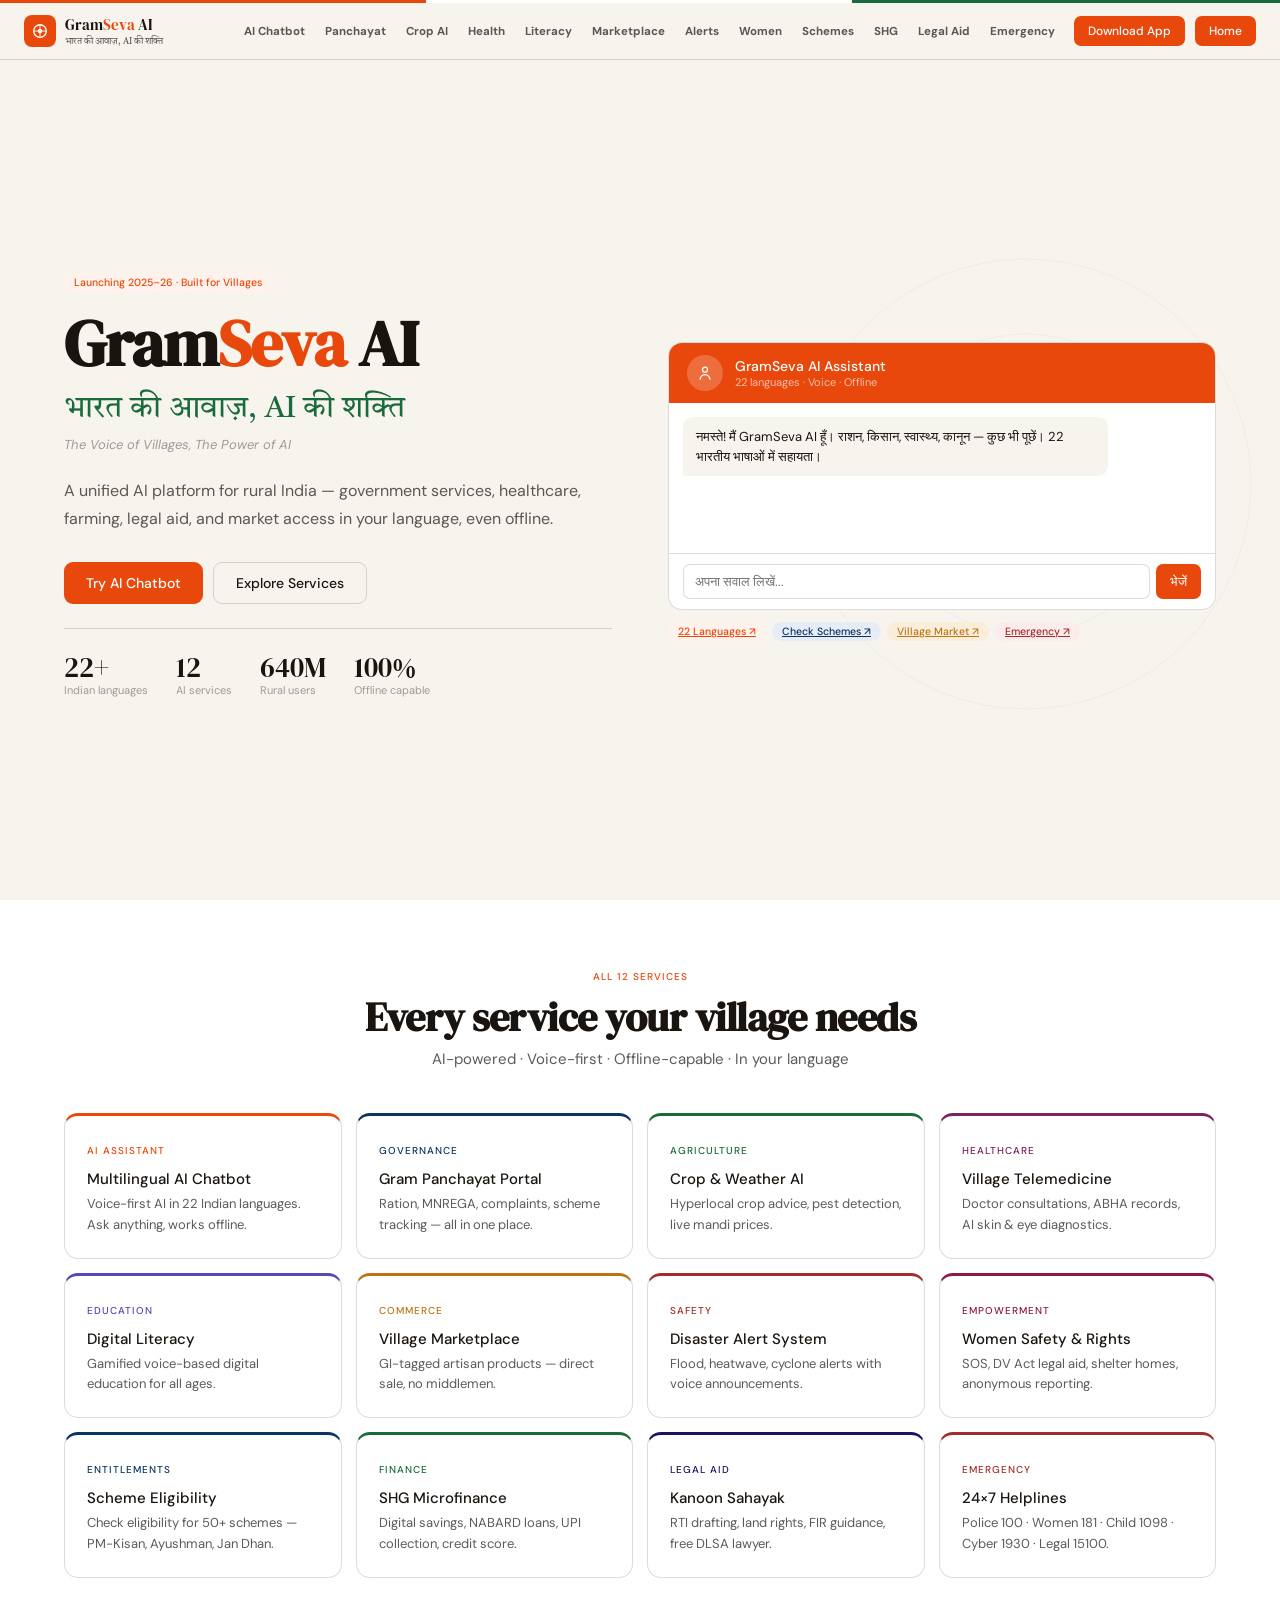
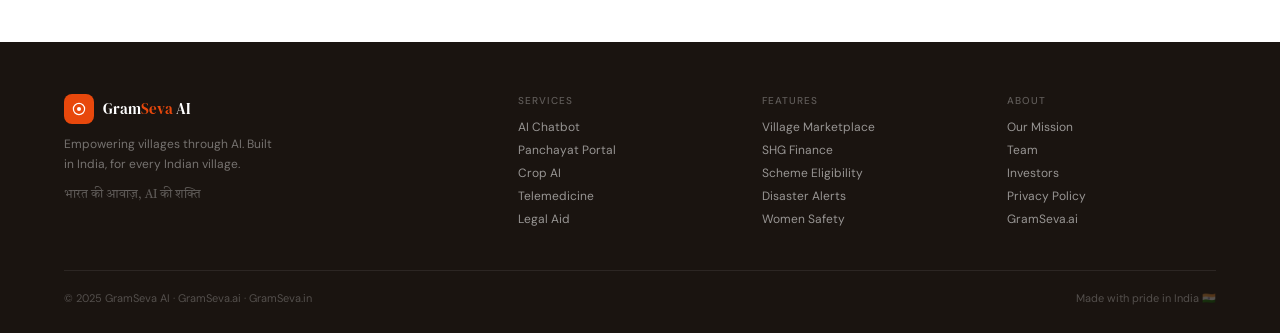
==== index.html @ 12ac53e4 "Add files via upload" ====
<!DOCTYPE html>
<html lang="hi">
<head>
  <meta charset="UTF-8">
  <meta name="viewport" content="width=device-width, initial-scale=1.0">
  <title>Home — GramSeva AI</title>
  <link rel="stylesheet" href="style.css">
</head>
<body>
<div class="stripe"></div>

<nav>
  <div class="nav-inner">
    <a href="index.html" class="nav-logo">
      <div class="logo-mark"><svg width="18" height="18" viewBox="0 0 20 20" fill="none"><circle cx="10" cy="10" r="7" stroke="white" stroke-width="1.5"/><circle cx="10" cy="10" r="2.5" fill="white"/><line x1="10" y1="3" x2="10" y2="17" stroke="white" stroke-width="1"/><line x1="3" y1="10" x2="17" y2="10" stroke="white" stroke-width="1"/></svg></div>
      <div><div class="logo-en">Gram<span>Seva</span> AI</div><div class="logo-hi">भारत की आवाज़, AI की शक्ति</div></div>
    </a>
    <div class="nav-links" id="navLinks">
      <a href="chatbot.html"><b>AI Chatbot</b></a>
      <a href="panchayat.html"><b>Panchayat</b></a>
      <a href="crop.html"><b>Crop AI</b></a>
      <a href="health.html"><b>Health</b></a>
      <a href="literacy.html"><b>Literacy</b></a>
      <a href="market.html"><b>Marketplace</b></a>
      <a href="disaster.html"><b>Alerts</b></a>
      <a href="women.html"><b>Women</b></a>
      <a href="schemes.html"><b>Schemes</b></a>
      <a href="shg.html"><b>SHG</b></a>
      <a href="legal.html"><b>Legal Aid</b></a>
      <a href="emergency.html"><b>Emergency</b></a>
    </div>
    <button class="nav-cta" onclick="openModal('download')">Download App</button>
    <a href="index.html" class="nav-cta">Home</a>
    <button class="nav-toggle" id="navToggle" onclick="toggleNav()"><span></span><span></span><span></span></button>
  </div>
</nav>

<div class="page">

  <!-- Hero -->
  <section class="hero hero--home">
    <div class="hero-inner">
      <!-- background decoration -->
      <div class="home-bg-circle" aria-hidden="true">
        <svg viewBox="0 0 400 400"><circle cx="200" cy="200" r="180" stroke="#0C3460" stroke-width="0.8" fill="none"/><circle cx="200" cy="200" r="120" stroke="#0C3460" stroke-width="0.8" fill="none"/><circle cx="200" cy="200" r="60" stroke="#0C3460" stroke-width="0.8" fill="none"/><circle cx="200" cy="200" r="12" fill="#0C3460"/></svg>
      </div>
      <div class="two-col two-col--center">
        <!-- Left -->
        <div class="fu">
          <span class="bdg bdg-sf mb-18" style="display:inline-block">Launching 2025–26 · Built for Villages</span>
          <h1 class="text-ink">Gram<span class="text-sf">Seva</span> AI</h1>
          <div class="home-tagline-hi">भारत की आवाज़, AI की शक्ति</div>
          <div class="subtext">The Voice of Villages, The Power of AI</div>
          <p class="lead mb-28">A unified AI platform for rural India — government services, healthcare, farming, legal aid, and market access in your language, even offline.</p>
          <div class="btn-row btn-row--no-top">
            <a href="chatbot.html" class="btn btn-p">Try AI Chatbot</a>
            <a href="#services" class="btn btn-s">Explore Services</a>
          </div>
          <div class="stat-row stat-row--ink">
            <div><div class="stat-num text-ink font-serif">22+</div><div class="stat-lbl" style="color:var(--i40)">Indian languages</div></div>
            <div><div class="stat-num text-ink font-serif">12</div><div class="stat-lbl" style="color:var(--i40)">AI services</div></div>
            <div><div class="stat-num text-ink font-serif">640M</div><div class="stat-lbl" style="color:var(--i40)">Rural users</div></div>
            <div><div class="stat-num text-ink font-serif">100%</div><div class="stat-lbl" style="color:var(--i40)">Offline capable</div></div>
          </div>
        </div>
        <!-- Right: chat widget -->
        <div class="fu2">
          <div class="panel">
            <div class="panel-header panel-header--sf">
              <div class="flex items-center gap-12">
                <div class="chat-avatar"><svg width="20" height="20" viewBox="0 0 24 24" fill="none" stroke="white" stroke-width="1.5"><circle cx="12" cy="8" r="3"/><path d="M6 20c0-3.3 2.7-6 6-6s6 2.7 6 6"/></svg></div>
                <div>
                  <div class="chat-header-title">GramSeva AI Assistant</div>
                  <div class="chat-header-sub">22 languages · Voice · Offline</div>
                </div>
              </div>
            </div>
            <div class="chat-msgs" id="hmsgs">
              <div class="chat-bubble chat-bubble--bot">नमस्ते! मैं GramSeva AI हूँ। राशन, किसान, स्वास्थ्य, कानून — कुछ भी पूछें। 22 भारतीय भाषाओं में सहायता।</div>
            </div>
            <div class="chat-input-row">
              <input id="hci" class="chat-input" placeholder="अपना सवाल लिखें..." onkeydown="if(event.key==='Enter')hChat()">
              <button onclick="hChat()" class="chat-send">भेजें</button>
            </div>
          </div>
          <div class="flex flex-wrap gap-6 mt-12">
            <a href="chatbot.html" class="bdg bdg-sf">22 Languages ↗</a>
            <a href="schemes.html" class="bdg bdg-nv">Check Schemes ↗</a>
            <a href="market.html" class="bdg bdg-am">Village Market ↗</a>
            <a href="emergency.html" class="bdg bdg-rd">Emergency ↗</a>
          </div>
        </div>
      </div>
    </div>
  </section>

  <!-- Services grid -->
  <section class="sec sec--white" id="services">
    <div class="sec-in">
      <div class="text-center mb-44">
        <div class="stag text-sf">All 12 Services</div>
        <h2>Every service your village needs</h2>
        <p class="section-intro">AI-powered · Voice-first · Offline-capable · In your language</p>
      </div>
      <div class="auto-grid">
        <a href="chatbot.html"  class="card card--link card--sf"><div class="stag text-sf">AI Assistant</div><div class="cname">Multilingual AI Chatbot</div><div class="cdesc">Voice-first AI in 22 Indian languages. Ask anything, works offline.</div></a>
        <a href="panchayat.html" class="card card--link card--nv"><div class="stag text-nv">Governance</div><div class="cname">Gram Panchayat Portal</div><div class="cdesc">Ration, MNREGA, complaints, scheme tracking — all in one place.</div></a>
        <a href="crop.html"    class="card card--link card--gn"><div class="stag text-gn">Agriculture</div><div class="cname">Crop & Weather AI</div><div class="cdesc">Hyperlocal crop advice, pest detection, live mandi prices.</div></a>
        <a href="health.html"  class="card card--link card--health"><div class="stag text-health">Healthcare</div><div class="cname">Village Telemedicine</div><div class="cdesc">Doctor consultations, ABHA records, AI skin & eye diagnostics.</div></a>
        <a href="literacy.html" class="card card--link card--pu"><div class="stag text-pu">Education</div><div class="cname">Digital Literacy</div><div class="cdesc">Gamified voice-based digital education for all ages.</div></a>
        <a href="market.html"  class="card card--link card--am"><div class="stag text-am">Commerce</div><div class="cname">Village Marketplace</div><div class="cdesc">GI-tagged artisan products — direct sale, no middlemen.</div></a>
        <a href="disaster.html" class="card card--link card--rd"><div class="stag text-rd">Safety</div><div class="cname">Disaster Alert System</div><div class="cdesc">Flood, heatwave, cyclone alerts with voice announcements.</div></a>
        <a href="women.html"   class="card card--link card--women"><div class="stag text-women">Empowerment</div><div class="cname">Women Safety & Rights</div><div class="cdesc">SOS, DV Act legal aid, shelter homes, anonymous reporting.</div></a>
        <a href="schemes.html" class="card card--link card--nv"><div class="stag text-nv">Entitlements</div><div class="cname">Scheme Eligibility</div><div class="cdesc">Check eligibility for 50+ schemes — PM-Kisan, Ayushman, Jan Dhan.</div></a>
        <a href="shg.html"     class="card card--link card--gn"><div class="stag text-gn">Finance</div><div class="cname">SHG Microfinance</div><div class="cdesc">Digital savings, NABARD loans, UPI collection, credit score.</div></a>
        <a href="legal.html"   class="card card--link card--legal"><div class="stag text-legal">Legal Aid</div><div class="cname">Kanoon Sahayak</div><div class="cdesc">RTI drafting, land rights, FIR guidance, free DLSA lawyer.</div></a>
        <a href="emergency.html" class="card card--link card--rd"><div class="stag text-rd">Emergency</div><div class="cname">24×7 Helplines</div><div class="cdesc">Police 100 · Women 181 · Child 1098 · Cyber 1930 · Legal 15100.</div></a>
      </div>
    </div>
  </section>

</div><!-- /.page -->

<footer>
  <div class="foot-in">
    <div class="foot-grid">
      <div class="foot-brand">
        <div class="foot-logo-wrap"><div class="foot-logo-mark"><svg width="16" height="16" viewBox="0 0 20 20" fill="none"><circle cx="10" cy="10" r="7" stroke="white" stroke-width="1.5"/><circle cx="10" cy="10" r="2.5" fill="white"/></svg></div><span class="foot-logo-name">Gram<span>Seva</span> AI</span></div>
        <p>Empowering villages through AI. Built in India, for every Indian village.</p>
        <div class="foot-hi">भारत की आवाज़, AI की शक्ति</div>
      </div>
      <div class="foot-col"><h4>Services</h4><a href="chatbot.html">AI Chatbot</a><a href="panchayat.html">Panchayat Portal</a><a href="crop.html">Crop AI</a><a href="health.html">Telemedicine</a><a href="legal.html">Legal Aid</a></div>
      <div class="foot-col"><h4>Features</h4><a href="market.html">Village Marketplace</a><a href="shg.html">SHG Finance</a><a href="schemes.html">Scheme Eligibility</a><a href="disaster.html">Disaster Alerts</a><a href="women.html">Women Safety</a></div>
      <div class="foot-col"><h4>About</h4><a href="#">Our Mission</a><a href="#">Team</a><a href="#">Investors</a><a href="#">Privacy Policy</a><a href="#">GramSeva.ai</a></div>
    </div>
    <div class="foot-bot"><p>© 2025 GramSeva AI · GramSeva.ai · GramSeva.in</p><p>Made with pride in India 🇮🇳</p></div>
  </div>
</footer>

<style>
  /* index-only layout helpers not worth polluting global CSS */
  .home-bg-circle { position:absolute; right:-60px; top:50%; transform:translateY(-50%); width:500px; height:500px; opacity:.04; pointer-events:none; }
  .home-tagline-hi { font-family:'Tiro Devanagari Hindi',serif; font-size:clamp(20px,2.8vw,30px); color:var(--gn); margin-bottom:6px; line-height:1.4; }
  .chat-avatar { width:36px; height:36px; border-radius:50%; background:rgba(255,255,255,.2); display:flex; align-items:center; justify-content:center; }
  .text-ink { color:var(--ink); }
  .mb-18 { margin-bottom:18px; }
  .mb-28 { margin-bottom:28px; }
</style>
<script>
  const R=['आपके PM-Kisan के लिए ₹6,000/वर्ष मिल सकता है।','आपके क्षेत्र में 3 दिनों में 60% बारिश। सिंचाई रोकें।','राशन कार्ड सक्रिय है। 35 kg चावल आवंटित।','Ayushman के तहत ₹5 लाख का कवर उपलब्ध है।']; let n=0;
  function hChat(){const i=document.getElementById('hci'),m=document.getElementById('hmsgs');if(!i.value.trim())return;const u=document.createElement('div');u.className='chat-bubble chat-bubble--user';u.textContent=i.value;m.appendChild(u);i.value='';const t=document.createElement('div');t.className='chat-bubble chat-bubble--bot';t.textContent='...';m.appendChild(t);m.scrollTop=m.scrollHeight;setTimeout(()=>{t.textContent=R[n%R.length];n++;m.scrollTop=m.scrollHeight;},1200);}
  function toggleNav(){const l=document.getElementById('navLinks'),b=document.getElementById('navToggle');l.classList.toggle('mobile');l.classList.toggle('show');b.classList.toggle('active');}
  document.querySelectorAll('.nav-links a').forEach(a=>a.addEventListener('click',()=>{const l=document.getElementById('navLinks'),b=document.getElementById('navToggle');if(l.classList.contains('mobile')){l.classList.remove('show');b.classList.remove('active');}}));
</script>
</body>
</html>
---- style.css ----
@import url('https://fonts.googleapis.com/css2?family=Tiro+Devanagari+Hindi&family=DM+Serif+Display:ital@0;1&family=DM+Sans:wght@300;400;500&display=swap');

/* ── Design Tokens ──────────────────────────────────────────── */
:root {
  --sf:   #E8480C;
  --sf-d: #C03800;
  --sf-l: #FF7940;
  --sf-p: #FFF1EB;
  --gn:   #1A6B3C;
  --gn-p: #E9F5E1;
  --nv:   #0C3460;
  --nv-p: #E6EDF6;
  --mt:   #F7F4EE;
  --mt-d: #EDE8DF;
  --ink:  #1A1410;
  --i70:  rgba(26,20,16,0.7);
  --i40:  rgba(26,20,16,0.4);
  --i15:  rgba(26,20,16,0.15);
  --pu:   #534AB7;
  --pu-p: #EEEDFE;
  --tl:   #1D9E75;
  --tl-p: #E1F5EE;
  --am:   #BA7517;
  --am-p: #FAEEDA;
  --rd:   #A32D2D;
  --rd-p: #FCEBEB;
  --pk:   #D4537E;
  --pk-p: #FBEAF0;

  /* page accent colours (set per page via <html data-page="">) */
  --hero-from: #E8480C;
  --hero-to:   #8B2200;

  /* page-specific named colours */
  --health-color:  #7B2260;
  --legal-color:   #1A1460;
  --women-color:   #8B1A4A;
  --market-color:  #7A4A10;
  --market-from:   #3A2005;
}

/* ── Reset ───────────────────────────────────────────────────── */
*, *::before, *::after { box-sizing: border-box; margin: 0; padding: 0; }
html  { scroll-behavior: smooth; }
body  { font-family: 'DM Sans', sans-serif; background: var(--mt); color: var(--ink); overflow-x: hidden; }

/* ── India-flag stripe ───────────────────────────────────────── */
.stripe {
  position: fixed; top: 0; left: 0; right: 0; height: 3px;
  background: linear-gradient(90deg, var(--sf) 33.3%, #fff 33.3%, #fff 66.6%, var(--gn) 66.6%);
  z-index: 999;
}

/* ── Navigation ──────────────────────────────────────────────── */
nav {
  position: fixed; top: 3px; left: 0; right: 0; z-index: 998;
  background: rgba(247,244,238,0.96);
  backdrop-filter: blur(14px);
  border-bottom: 1px solid var(--i15);
}
.nav-inner {
  max-width: 1280px; margin: 0 auto;
  display: flex; align-items: center; height: 56px; padding: 0 24px;
}
.nav-logo  { display: flex; align-items: center; gap: 9px; text-decoration: none; flex-shrink: 0; }
.logo-mark { width: 32px; height: 32px; border-radius: 8px; background: var(--sf); display: flex; align-items: center; justify-content: center; }
.logo-en   { font-family: 'DM Serif Display', serif; font-size: 15px; color: var(--ink); }
.logo-en span { color: var(--sf); }
.logo-hi   { font-family: 'Tiro Devanagari Hindi', serif; font-size: 9px; color: var(--i70); margin-top: 1px; }

.nav-links { display: flex; align-items: center; gap: 2px; margin-left: auto; overflow-x: auto; scrollbar-width: none; position: relative; }
.nav-links::-webkit-scrollbar { display: none; }
.nav-links a { font-size: 11.5px; color: var(--i70); text-decoration: none; padding: 5px 9px; border-radius: 6px; white-space: nowrap; transition: all .15s; }
.nav-links a:hover, .nav-links a.curr { background: var(--sf-p); color: var(--sf); }

.nav-cta {
  background: var(--sf); color: white; border: none; border-radius: 7px;
  padding: 7px 14px; font-size: 12px; font-weight: 500; cursor: pointer;
  font-family: 'DM Sans', sans-serif; margin-left: 10px; flex-shrink: 0;
  text-decoration: none; display: inline-block; transition: background .2s;
}
.nav-cta:hover { background: var(--sf-d); }

/* Hamburger (index + chatbot) */
.nav-toggle { display: none; flex-direction: column; gap: 5px; background: none; border: none; cursor: pointer; padding: 0; margin-left: 10px; }
.nav-toggle span { width: 22px; height: 2px; background: var(--ink); border-radius: 2px; transition: all .3s; }
.nav-toggle.active span:nth-child(1) { transform: rotate(45deg) translate(8px, 8px); }
.nav-toggle.active span:nth-child(2) { opacity: 0; }
.nav-toggle.active span:nth-child(3) { transform: rotate(-45deg) translate(7px, -7px); }

.nav-links.mobile {
  position: absolute; top: 56px; left: 0; right: 0;
  flex-direction: column; background: white;
  border-bottom: 1px solid var(--i15); padding: 12px 0; gap: 0;
  max-height: 0; overflow: hidden; transition: max-height .3s ease;
  width: 100vw; margin-left: calc(-50vw + 50%);
}
.nav-links.mobile.show { max-height: 500px; }
.nav-links.mobile a   { padding: 12px 24px; border-radius: 0; border-bottom: 1px solid var(--i15); }
.nav-links.mobile a:last-child { border-bottom: none; }

/* ── Page wrapper ─────────────────────────────────────────────── */
.page { padding-top: 59px; }

/* ── Back button ──────────────────────────────────────────────── */
.back-btn { display: inline-flex; align-items: center; gap: 6px; font-size: 13px; color: rgba(255,255,255,0.65); text-decoration: none; margin-bottom: 16px; transition: color .15s; }
.back-btn:hover { color: white; }
.back-btn svg { width: 14px; height: 14px; stroke: currentColor; fill: none; stroke-width: 2; }

/* ── Hero ─────────────────────────────────────────────────────── */
.hero       { padding: 60px 5% 52px; position: relative; overflow: hidden; }
.hero-inner { max-width: 1200px; margin: 0 auto; position: relative; z-index: 1; }

/* Per-page hero gradients */
.hero--home    { min-height: calc(100vh - 59px); display: flex; align-items: center; background: var(--mt); }
.hero--chatbot { background: linear-gradient(135deg, #E8480C, #8B2200); }
.hero--panchayat,
.hero--schemes { background: linear-gradient(135deg, #0C3460, #040f22); }
.hero--crop,
.hero--shg     { background: linear-gradient(135deg, #1A6B3C, #0a3320); }
.hero--health  { background: linear-gradient(135deg, #7B2260, #3A0F2E); }
.hero--literacy{ background: linear-gradient(135deg, #534AB7, #1e1770); }
.hero--market  { background: linear-gradient(135deg, #7A4A10, #3A2005); }
.hero--disaster{ background: linear-gradient(135deg, #A32D2D, #4A0E0E); }
.hero--women   { background: linear-gradient(135deg, #8B1A4A, #3A0820); }
.hero--legal   { background: linear-gradient(135deg, #1A1460, #060420); }
.hero--emergency{ background: var(--ink); }

/* ── Layouts ─────────────────────────────────────────────────── */
.two-col      { display: grid; grid-template-columns: 1fr 1fr; gap: 56px; align-items: start; }
.two-col--center { align-items: center; }
.auto-grid    { display: grid; grid-template-columns: repeat(auto-fill, minmax(260px, 1fr)); gap: 14px; }
.auto-grid-sm { display: grid; grid-template-columns: repeat(auto-fill, minmax(200px, 1fr)); gap: 12px; }
.auto-grid-lg { display: grid; grid-template-columns: repeat(auto-fill, minmax(280px, 1fr)); gap: 12px; }
.auto-grid-xs { display: grid; grid-template-columns: repeat(auto-fill, minmax(120px, 1fr)); gap: 8px; }

/* ── Section ─────────────────────────────────────────────────── */
.sec    { padding: 64px 5%; }
.sec-in { max-width: 1200px; margin: 0 auto; }
.sec--white { background: white; }
.sec--dark  { background: var(--ink); }
.sec--no-top { padding-top: 0; }

/* ── Typography ──────────────────────────────────────────────── */
.stag { display: inline-block; font-size: 10px; font-weight: 500; letter-spacing: .1em; text-transform: uppercase; margin-bottom: 12px; }
h1 { font-family: 'DM Serif Display', serif; font-size: clamp(36px,5.5vw,64px); line-height: 1.05; letter-spacing: -1px; margin-bottom: 10px; }
h2 { font-family: 'DM Serif Display', serif; font-size: clamp(26px,3.5vw,40px); line-height: 1.1; letter-spacing: -.5px; margin-bottom: 10px; }
h3 { font-family: 'DM Serif Display', serif; font-size: 21px; line-height: 1.2; margin-bottom: 8px; }
.lead { font-size: 16px; color: var(--i70); line-height: 1.78; max-width: 560px; margin-bottom: 28px; }
.lead--white { color: rgba(255,255,255,.78); }
.lead--white-dim { color: rgba(255,255,255,.75); }
.lead--white-faint { color: rgba(255,255,255,.72); }
.lead--white-dimmer { color: rgba(255,255,255,.6); }
.text-center { text-align: center; }
.text-white  { color: white; }
.text-sf     { color: var(--sf); }
.text-gn     { color: var(--gn); }
.text-nv     { color: var(--nv); }
.text-pu     { color: var(--pu); }
.text-rd     { color: var(--rd); }
.text-am     { color: var(--am); }
.text-pk     { color: var(--pk); }
.text-health { color: var(--health-color); }
.text-legal  { color: var(--legal-color); }
.text-women  { color: var(--women-color); }
.font-serif  { font-family: 'DM Serif Display', serif; }
.font-hindi  { font-family: 'Tiro Devanagari Hindi', serif; }
.italic      { font-style: italic; }
.subtext     { font-size: 13px; color: var(--i40); font-style: italic; margin-bottom: 24px; }
.section-intro { font-size: 15px; color: var(--i70); margin-top: 6px; }

/* ── Cards ───────────────────────────────────────────────────── */
.card { background: white; border: 1px solid var(--i15); border-radius: 14px; padding: 22px; transition: all .2s; }
.card:hover { transform: translateY(-3px); box-shadow: 0 10px 28px rgba(26,20,16,0.08); }
.card--link { text-decoration: none; }
.card--sf  { border-top: 3px solid var(--sf); }
.card--nv  { border-top: 3px solid var(--nv); }
.card--gn  { border-top: 3px solid var(--gn); }
.card--pu  { border-top: 3px solid var(--pu); }
.card--am  { border-top: 3px solid var(--am); }
.card--rd  { border-top: 3px solid var(--rd); }
.card--health { border-top: 3px solid var(--health-color); }
.card--women  { border-top: 3px solid var(--women-color); }
.card--legal  { border-top: 3px solid var(--legal-color); }
.card--left-pu { border-left: 4px solid var(--pu); }
.card--left-tl { border-left: 4px solid var(--tl); }
.card--left-nv { border-left: 4px solid var(--nv); }
.card--left-rd { border-left: 4px solid var(--rd); }
.card--left-gn { border-left: 4px solid var(--gn); }
.card--left-am { border-left: 4px solid var(--am); }
.card--dark { background: rgba(255,255,255,.05); border: 1px solid rgba(255,255,255,.1); border-radius: 14px; padding: 18px; }
.card-row { display: flex; justify-content: space-between; align-items: flex-start; }

.cicon { width: 42px; height: 42px; border-radius: 11px; display: flex; align-items: center; justify-content: center; margin-bottom: 14px; }
.cname { font-size: 15px; font-weight: 500; color: var(--ink); margin-bottom: 5px; }
.cdesc { font-size: 13px; color: var(--i70); line-height: 1.6; }

/* ── Buttons ──────────────────────────────────────────────────── */
.btn { display: inline-flex; align-items: center; gap: 7px; border-radius: 9px; padding: 11px 22px; font-size: 14px; font-weight: 500; cursor: pointer; font-family: 'DM Sans', sans-serif; text-decoration: none; transition: all .2s; border: none; }
.btn-p  { background: var(--sf);  color: white; } .btn-p:hover  { background: var(--sf-d); }
.btn-s  { background: transparent; color: var(--ink); border: 1.5px solid var(--i15); } .btn-s:hover { border-color: var(--i40); background: white; }
.btn-g  { background: var(--gn);  color: white; } .btn-g:hover  { filter: brightness(.9); }
.btn-n  { background: var(--nv);  color: white; } .btn-n:hover  { filter: brightness(.9); }
.btn-rd { background: var(--rd);  color: white; } .btn-rd:hover { filter: brightness(.9); }
.btn-pu { background: var(--pu);  color: white; } .btn-pu:hover { filter: brightness(.9); }
.btn-am { background: var(--am);  color: white; } .btn-am:hover { filter: brightness(.9); }
.btn-health { background: var(--health-color); color: white; } .btn-health:hover { filter: brightness(.9); }
.btn-women  { background: var(--women-color);  color: white; } .btn-women:hover  { filter: brightness(.9); }
.btn-legal  { background: var(--legal-color);  color: white; } .btn-legal:hover  { filter: brightness(.9); }
.btn-sm  { padding: 8px 16px; font-size: 12px; border-radius: 7px; }
.btn-full { width: 100%; justify-content: center; }
.btn-row { display: flex; gap: 10px; flex-wrap: wrap; margin-top: 24px; }
.btn-row--no-top { margin-top: 0; }

/* ── Badges ──────────────────────────────────────────────────── */
.bdg { display: inline-block; font-size: 10.5px; font-weight: 500; padding: 3px 10px; border-radius: 20px; }
.bdg--hero { background: rgba(255,255,255,.15); color: white; margin-bottom: 14px; display: inline-block; }
.bdg--hero-nv { background: rgba(255,255,255,.12); color: white; margin-bottom: 14px; display: inline-block; }
.bdg--hero-em { background: rgba(255,80,80,.2); color: #FF8080; margin-bottom: 14px; display: inline-block; }
.bdg-sf { background: var(--sf-p); color: var(--sf); }
.bdg-gn { background: var(--gn-p); color: var(--gn); }
.bdg-nv { background: var(--nv-p); color: var(--nv); }
.bdg-pu { background: var(--pu-p); color: var(--pu); }
.bdg-am { background: var(--am-p); color: var(--am); }
.bdg-tl { background: var(--tl-p); color: var(--tl); }
.bdg-rd { background: var(--rd-p); color: var(--rd); }
.bdg-pk { background: var(--pk-p); color: var(--pk); }

/* ── Hero Stats Row ──────────────────────────────────────────── */
.stat-row { display: flex; gap: 28px; flex-wrap: wrap; padding-top: 24px; margin-top: 24px; border-top: 1px solid rgba(255,255,255,.2); }
.stat-num { font-family: 'DM Serif Display', serif; font-size: 28px; color: white; line-height: 1; }
.stat-lbl { font-size: 11px; color: rgba(255,255,255,.45); margin-top: 2px; }

/* Home page stat row (dark ink) */
.stat-row--ink { border-top: 1px solid var(--i15); }
.stat-row--ink .stat-num { color: var(--ink); }
.stat-row--ink .stat-lbl { color: var(--i40); }

/* ── Step List ───────────────────────────────────────────────── */
.step-list { display: flex; flex-direction: column; }
.step  { display: flex; gap: 16px; padding: 16px 0; border-bottom: 1px solid var(--i15); }
.step:last-child { border: none; }
.step--sm { padding: 10px 0; }
.snum  { font-family: 'DM Serif Display', serif; font-size: 24px; color: var(--i15); line-height: 1; flex-shrink: 0; width: 32px; font-style: italic; }
.stitle { font-size: 14px; font-weight: 500; color: var(--ink); margin-bottom: 3px; }
.stitle--sm { font-size: 13px; }
.sdesc  { font-size: 13px; color: var(--i70); line-height: 1.6; }
.sdesc--sm { font-size: 12px; }

/* ── Feature List ────────────────────────────────────────────── */
.feat-list { display: flex; flex-direction: column; gap: 10px; }
.fi { display: flex; gap: 12px; align-items: flex-start; padding: 13px 15px; background: white; border: 1px solid var(--i15); border-radius: 10px; }
.fd { width: 8px; height: 8px; border-radius: 50%; flex-shrink: 0; margin-top: 5px; }
.ft { font-size: 13px; font-weight: 500; color: var(--ink); margin-bottom: 2px; }
.fb { font-size: 12px; color: var(--i70); line-height: 1.55; }

/* ── Form Inputs ─────────────────────────────────────────────── */
.ig { margin-bottom: 12px; }
.ig label { display: block; font-size: 12px; color: var(--i70); margin-bottom: 5px; font-weight: 500; }
.ig select, .ig input, .ig textarea { width: 100%; border: 1px solid var(--i15); border-radius: 8px; padding: 9px 11px; font-size: 13px; font-family: 'DM Sans', sans-serif; color: var(--ink); background: white; outline: none; }
.ig select:focus, .ig input:focus, .ig textarea:focus { border-color: var(--sf); }
.ig textarea { min-height: 80px; resize: vertical; }
.ig input[type="range"] { width: 100%; margin-top: 6px; }

/* ── Info / Alert Boxes ──────────────────────────────────────── */
.info-box { border-radius: 14px; padding: 20px; margin-top: 16px; }
.info-box--pu  { background: var(--pu-p); }
.info-box--gn  { background: var(--gn-p); border: 1px solid var(--gn); }
.info-box--am  { background: var(--am-p); border-radius: 16px; padding: 28px; }
.info-box--nv  { background: var(--nv-p); border-radius: 12px; padding: 16px; }
.info-box--pk  { background: var(--pk-p); border-radius: 14px; padding: 20px; }
.info-box--sf  { background: var(--sf-p); border-radius: 12px; padding: 16px; }
.info-box--sf-left { background: var(--sf-p); border-left: 3px solid var(--sf); padding: 12px; border-radius: 0 8px 8px 0; margin-bottom: 12px; }
.info-box--legal-warn { background: rgba(255,165,0,.12); border: 1px solid rgba(255,165,0,.25); border-radius: 10px; padding: 12px 16px; margin-top: 16px; font-size: 13px; color: rgba(255,200,100,.9); max-width: 560px; }
.info-box-title { font-size: 12px; font-weight: 500; margin-bottom: 4px; }
.info-box-title--sf  { color: var(--sf); }
.info-box-title--nv  { color: var(--nv); }
.info-box-title--gn  { color: var(--gn); }
.info-box-body  { font-size: 13px; color: var(--i70); line-height: 1.6; }
.info-box-body--sf { font-size: 14px; color: var(--sf); line-height: 1.7; margin-bottom: 16px; }

/* Alert rows (disaster) */
.alert-row { display: flex; flex-direction: column; gap: 10px; margin-top: 16px; }
.alert-item { border-radius: 12px; padding: 14px 16px; display: flex; align-items: center; gap: 12px; border-width: 1px; border-style: solid; }
.alert-item--gn { background: var(--gn-p); border-color: var(--gn); }
.alert-item--am { background: var(--am-p); border-color: var(--am); }
.alert-item--nv { background: var(--nv-p); border-color: var(--nv); }
.alert-dot { width: 10px; height: 10px; border-radius: 50%; flex-shrink: 0; }
.alert-title { font-size: 13px; font-weight: 500; }
.alert-desc  { font-size: 12px; color: var(--i70); }

/* ── Chatbot UI ──────────────────────────────────────────────── */
.chat-wrap { background: white; border: 1px solid var(--i15); border-radius: 16px; overflow: hidden; }
.chat-header { background: var(--sf); padding: 14px 18px; }
.chat-header-title { color: white; font-weight: 500; font-size: 14px; }
.chat-header-sub   { color: rgba(255,255,255,.65); font-size: 11px; }
.chat-msgs { padding: 14px; min-height: 150px; display: flex; flex-direction: column; gap: 8px; }
.chat-bubble { max-width: 82%; padding: 10px 13px; border-radius: 10px; font-size: 13px; line-height: 1.5; }
.chat-bubble--bot  { border-bottom-left-radius: 3px; background: var(--mt); color: var(--ink); }
.chat-bubble--user { border-bottom-right-radius: 3px; background: var(--sf); color: white; align-self: flex-end; margin-left: auto; }
.chat-input-row { padding: 10px 14px; border-top: 1px solid var(--i15); display: flex; gap: 6px; }
.chat-input { flex: 1; border: 1px solid var(--i15); border-radius: 7px; padding: 8px 11px; font-size: 13px; font-family: 'DM Sans', sans-serif; outline: none; color: var(--ink); }
.chat-send { background: var(--sf); color: white; border: none; border-radius: 7px; padding: 0 14px; cursor: pointer; font-size: 13px; font-weight: 500; font-family: 'DM Sans', sans-serif; }
.chat-mic { width: 34px; height: 34px; background: var(--mt); border: 1px solid var(--i15); border-radius: 7px; display: flex; align-items: center; justify-content: center; cursor: pointer; flex-shrink: 0; }

/* ── Panel / Dashboard tile ──────────────────────────────────── */
.panel { background: white; border: 1px solid var(--i15); border-radius: 14px; overflow: hidden; margin-top: 16px; }
.panel-header { padding: 12px 18px; display: flex; align-items: center; justify-content: space-between; }
.panel-header--nv { background: var(--nv); }
.panel-header--gn { background: var(--gn); }
.panel-header--sf { background: var(--sf); }
.panel-header-title { color: white; font-weight: 500; font-size: 14px; }
.panel-header-sub   { font-size: 11px; color: rgba(255,255,255,.5); }
.panel-body { padding: 14px; }
.panel-footer { padding: 14px 18px; border-top: 1px solid var(--i15); display: flex; gap: 8px; }

.tile-grid { display: grid; grid-template-columns: 1fr 1fr; gap: 1px; background: var(--i15); }
.tile { background: white; padding: 16px; }
.tile-label { font-size: 10px; color: var(--i40); text-transform: uppercase; letter-spacing: .05em; }
.tile-value { font-size: 18px; font-weight: 500; margin: 4px 0; }
.tile-desc  { font-size: 12px; color: var(--i70); }
.tile-value--gn { color: var(--gn); }
.tile-value--sf { color: var(--sf); }
.tile-value--nv { color: var(--nv); }
.tile-value--am { color: var(--am); }

/* ── Mini stat (crop weather + mandi) ───────────────────────── */
.mini-stat { border-radius: 10px; padding: 12px; }
.mini-stat--gn { background: var(--gn-p); }
.mini-stat--am { background: var(--am-p); }
.mini-label  { font-size: 10px; text-transform: uppercase; }
.mini-label--gn { color: var(--gn); }
.mini-label--am { color: var(--am); }
.mini-value  { font-size: 17px; font-weight: 500; margin: 3px 0; }
.mini-value--gn { color: var(--gn); }
.mini-value--am { color: var(--am); }
.mini-desc   { font-size: 12px; color: var(--i70); }

/* ── Calc / Result output ─────────────────────────────────────── */
.calc-grid { display: grid; grid-template-columns: 1fr 1fr; gap: 8px; margin-top: 6px; }
.calc-tile { background: white; border-radius: 8px; padding: 10px; }
.calc-label { font-size: 10px; color: var(--i40); }
.calc-value { font-size: 16px; font-weight: 500; }
.calc-tile--bg { background: var(--mt); border-radius: 8px; padding: 10px; }
.calc-value--gn { color: var(--gn); }
.calc-value--sf { color: var(--sf); }
.calc-value--nv { color: var(--nv); }
.calc-value--ink { color: var(--ink); }

/* ── SOS button ──────────────────────────────────────────────── */
.sos-box { background: var(--rd-p); border-radius: 12px; padding: 18px; margin-top: 14px; text-align: center; }
.sos-title { font-size: 13px; font-weight: 500; color: var(--rd); margin-bottom: 8px; }
.sos-desc  { font-size: 12px; color: var(--i70); margin-bottom: 14px; }
.sos-btn   { display: flex; align-items: center; justify-content: center; width: 80px; height: 80px; border-radius: 50%; background: var(--rd); margin: 0 auto; cursor: pointer; border: 4px solid rgba(163,45,45,.25); }
.sos-btn span { color: white; font-weight: 500; font-size: 14px; text-align: center; line-height: 1.3; }

/* ── RTI output ──────────────────────────────────────────────── */
.rti-out { background: var(--mt); border: 1px solid var(--i15); border-radius: 10px; padding: 14px; font-size: 12px; line-height: 1.8; white-space: pre-wrap; color: var(--ink); border-left: 3px solid var(--legal-color); }

/* ── Footer logo ─────────────────────────────────────────────── */
.foot-logo-wrap { display: flex; align-items: center; gap: 9px; }
.foot-logo-mark { width: 30px; height: 30px; border-radius: 8px; background: var(--sf); display: flex; align-items: center; justify-content: center; }
.foot-logo-name { font-family: 'DM Serif Display', serif; font-size: 15px; color: white; }
.foot-logo-name span { color: var(--sf); }

/* ── Footer ──────────────────────────────────────────────────── */
footer { background: var(--ink); padding: 52px 5% 28px; color: white; }
footer.footer-dark { background: #111; }
.foot-in { max-width: 1200px; margin: 0 auto; }
.foot-grid { display: grid; grid-template-columns: 2fr 1fr 1fr 1fr; gap: 36px; margin-bottom: 36px; }
.foot-brand p { font-size: 12px; color: rgba(255,255,255,.4); line-height: 1.7; margin-top: 10px; max-width: 220px; }
.foot-hi { font-family: 'Tiro Devanagari Hindi', serif; font-size: 12px; color: rgba(255,255,255,.3); margin-top: 12px; }
.foot-col h4 { font-size: 10px; font-weight: 500; letter-spacing: .1em; text-transform: uppercase; color: rgba(255,255,255,.3); margin-bottom: 12px; }
.foot-col a  { display: block; font-size: 12px; color: rgba(255,255,255,.55); text-decoration: none; margin-bottom: 7px; transition: color .15s; }
.foot-col a:hover { color: white; }
.foot-bot { border-top: 1px solid rgba(255,255,255,.08); padding-top: 20px; display: flex; justify-content: space-between; flex-wrap: wrap; gap: 8px; }
.foot-bot p { font-size: 11px; color: rgba(255,255,255,.25); }
.foot-bot a { font-size: 12px; color: rgba(255,255,255,.4); text-decoration: none; }

/* Emergency page mini-footer */
.foot-mini { padding: 20px 0; border-top: 1px solid rgba(255,255,255,.08); display: flex; justify-content: space-between; flex-wrap: wrap; gap: 8px; }
.foot-mini p { font-size: 11px; color: rgba(255,255,255,.25); }

.section-divider { padding-top: 40px; border-top: 1px solid rgba(255,255,255,.08); }
.emergency-note { font-size: 12px; color: rgba(255,255,255,.55); line-height: 1.75; }
.emergency-tile { border-radius: 12px; padding: 20px; cursor: pointer; border: 1px solid rgba(255,255,255,.08); background: var(--emergency-bg, rgba(12,52,96,0.75)); transition: all .2s; }
.emergency-tile:hover { transform: translateY(-2px); }
.emergency-tile .emergency-description { font-size: 11px; color: rgba(255,255,255,.65); }

/* ── Animations ──────────────────────────────────────────────── */
@keyframes fadeUp { from { opacity: 0; transform: translateY(18px); } to { opacity: 1; transform: translateY(0); } }
.fu  { animation: fadeUp .55s ease both; }
.fu2 { animation: fadeUp .55s .12s ease both; }
.fu3 { animation: fadeUp .55s .24s ease both; }

/* ── Helpers ─────────────────────────────────────────────────── */
.mt-4  { margin-top: 4px; }
.mt-6  { margin-top: 6px; }
.mt-8  { margin-top: 8px; }
.mt-10 { margin-top: 10px; }
.mt-12 { margin-top: 12px; }
.mt-14 { margin-top: 14px; }
.mt-16 { margin-top: 16px; }
.mt-24 { margin-top: 24px; }
.mt-28 { margin-top: 28px; }
.mt-44 { margin-top: 44px; }
.mt-48 { margin-top: 48px; }
.mb-4  { margin-bottom: 4px; }
.mb-6  { margin-bottom: 6px; }
.mb-8  { margin-bottom: 8px; }
.mb-12 { margin-bottom: 12px; }
.mb-14 { margin-bottom: 14px; }
.mb-16 { margin-bottom: 16px; }
.mb-18 { margin-bottom: 18px; }
.mb-24 { margin-bottom: 24px; }
.mb-44 { margin-bottom: 44px; }
.flex  { display: flex; }
.flex-wrap { flex-wrap: wrap; }
.flex-col { flex-direction: column; }
.items-center { align-items: center; }
.items-start  { align-items: flex-start; }
.justify-between { justify-content: space-between; }
.justify-center  { justify-content: center; }
.gap-6  { gap: 6px; }
.gap-8  { gap: 8px; }
.gap-10 { gap: 10px; }
.gap-12 { gap: 12px; }
.gap-28 { gap: 28px; }
.w-full { width: 100%; }
.hidden { display: none; }

/* ── Responsive ──────────────────────────────────────────────── */
@media (max-width: 900px) {
  .two-col { grid-template-columns: 1fr; }
}
@media (max-width: 640px) {
  .sec              { padding: 48px 5%; }
  .hero             { padding: 48px 5% 40px; }
  .foot-grid        { grid-template-columns: 1fr 1fr; }
  .nav-toggle       { display: flex; }
  .nav-links:not(.mobile) { display: none; }
  .nav-links.mobile { display: flex; }
}

/* ============================================================
   Crop Disease AI Scanner — added block
   All classes used in the disease scanner section of crop.html
   ============================================================ */

/* ── Disease section wrapper ─────────────────────────────────── */
.disease-section {
  background: linear-gradient(160deg, #0d2b14 0%, #1a3d1f 50%, #0a2010 100%);
  padding: 64px 5%;
  position: relative;
  overflow: hidden;
}
.disease-section::before {
  content: '';
  position: absolute;
  inset: 0;
  background-image:
    radial-gradient(circle at 20% 50%, rgba(26,107,60,0.15) 0%, transparent 60%),
    radial-gradient(circle at 80% 20%, rgba(29,158,117,0.10) 0%, transparent 50%);
  pointer-events: none;
}
.disease-section .sec-in { position: relative; z-index: 1; }

/* ── Disease header ──────────────────────────────────────────── */
.disease-header { text-align: center; margin-bottom: 44px; }
.disease-header h2 { color: white; margin-bottom: 8px; }
.disease-header p  { font-size: 15px; color: rgba(255,255,255,.55); max-width: 520px; margin: 0 auto; line-height: 1.7; }

/* ── Animated pill badge ─────────────────────────────────────── */
.stag-pill {
  display: inline-flex;
  align-items: center;
  gap: 7px;
  background: rgba(29,158,117,0.18);
  border: 1px solid rgba(29,158,117,0.35);
  color: #4ecca3;
  font-size: 11px;
  font-weight: 500;
  letter-spacing: .08em;
  text-transform: uppercase;
  padding: 6px 14px;
  border-radius: 20px;
  margin-bottom: 16px;
}
.stag-pill span {
  width: 6px;
  height: 6px;
  border-radius: 50%;
  background: #4ecca3;
  display: inline-block;
  animation: pdot 1.8s ease infinite;
}
@keyframes pdot {
  0%, 100% { opacity: 1; transform: scale(1); }
  50%       { opacity: .4; transform: scale(.7); }
}

/* ── Upload zone ─────────────────────────────────────────────── */
.upload-zone {
  border: 2px dashed rgba(29,158,117,0.4);
  border-radius: 18px;
  padding: 44px 32px;
  text-align: center;
  cursor: pointer;
  transition: all .25s;
  background: rgba(255,255,255,.03);
  position: relative;
}
.upload-zone:hover,
.upload-zone.drag-over {
  border-color: #1D9E75;
  background: rgba(29,158,117,.07);
  transform: translateY(-2px);
}
.upload-zone input[type="file"] {
  position: absolute;
  inset: 0;
  opacity: 0;
  cursor: pointer;
  width: 100%;
  height: 100%;
}
.upload-zone h3 { color: white; font-size: 18px; margin-bottom: 6px; }
.upload-zone p  { font-size: 13px; color: rgba(255,255,255,.4); margin-bottom: 16px; }

.upload-icon {
  width: 64px;
  height: 64px;
  border-radius: 16px;
  background: rgba(29,158,117,.15);
  border: 1px solid rgba(29,158,117,.25);
  display: flex;
  align-items: center;
  justify-content: center;
  margin: 0 auto 16px;
  transition: transform .2s;
}
.upload-zone:hover .upload-icon { transform: scale(1.08); }

.upload-hint {
  display: inline-flex;
  align-items: center;
  gap: 6px;
  font-size: 12px;
  color: rgba(255,255,255,.3);
  background: rgba(255,255,255,.05);
  border: 1px solid rgba(255,255,255,.08);
  padding: 5px 12px;
  border-radius: 20px;
}

/* ── Camera capture button ───────────────────────────────────── */
.capture-btn {
  display: inline-flex;
  align-items: center;
  gap: 7px;
  background: rgba(29,158,117,.15);
  border: 1px solid rgba(29,158,117,.3);
  color: #4ecca3;
  font-size: 12px;
  font-weight: 500;
  padding: 8px 16px;
  border-radius: 8px;
  cursor: pointer;
  margin-top: 10px;
  transition: all .2s;
  font-family: 'DM Sans', sans-serif;
}
.capture-btn:hover { background: rgba(29,158,117,.25); }

/* ── Language strip ──────────────────────────────────────────── */
.lang-strip {
  display: flex;
  gap: 6px;
  flex-wrap: wrap;
  justify-content: center;
  margin-top: 16px;
}
.lang-tag {
  font-size: 10px;
  color: rgba(255,255,255,.3);
  background: rgba(255,255,255,.05);
  border: 1px solid rgba(255,255,255,.08);
  padding: 2px 8px;
  border-radius: 10px;
}

/* ── Image preview ───────────────────────────────────────────── */
.img-preview-wrap {
  position: relative;
  border-radius: 14px;
  overflow: hidden;
  border: 2px solid rgba(29,158,117,.3);
  background: rgba(0,0,0,.3);
}
.img-preview-wrap img {
  width: 100%;
  max-height: 300px;
  object-fit: cover;
  display: block;
}
.img-preview-overlay {
  position: absolute;
  inset: 0;
  background: linear-gradient(to top, rgba(0,0,0,.7) 0%, transparent 50%);
  display: flex;
  align-items: flex-end;
  padding: 16px;
}
.img-preview-name { font-size: 12px; color: rgba(255,255,255,.7); }
.img-change-btn {
  position: absolute;
  top: 12px;
  right: 12px;
  background: rgba(0,0,0,.6);
  border: 1px solid rgba(255,255,255,.2);
  color: white;
  font-size: 11px;
  padding: 5px 10px;
  border-radius: 6px;
  cursor: pointer;
  transition: all .2s;
  font-family: 'DM Sans', sans-serif;
}
.img-change-btn:hover { background: rgba(0,0,0,.9); }

/* ── Analyse button ──────────────────────────────────────────── */
.analyse-btn {
  width: 100%;
  padding: 14px;
  border-radius: 12px;
  border: none;
  background: linear-gradient(135deg, #1D9E75, #1a6b3c);
  color: white;
  font-size: 15px;
  font-weight: 500;
  font-family: 'DM Sans', sans-serif;
  cursor: pointer;
  display: flex;
  align-items: center;
  justify-content: center;
  gap: 9px;
  transition: all .25s;
  margin-top: 14px;
  box-shadow: 0 4px 18px rgba(29,158,117,.3);
}
.analyse-btn:hover:not(:disabled) {
  transform: translateY(-2px);
  box-shadow: 0 8px 28px rgba(29,158,117,.4);
}
.analyse-btn:disabled { opacity: .55; cursor: not-allowed; transform: none; }

.btn-spinner {
  width: 16px;
  height: 16px;
  border: 2px solid rgba(255,255,255,.3);
  border-top-color: white;
  border-radius: 50%;
  animation: spin .7s linear infinite;
}
@keyframes spin { to { transform: rotate(360deg); } }

/* ── Result card ─────────────────────────────────────────────── */
.result-card {
  background: rgba(255,255,255,.04);
  border: 1px solid rgba(29,158,117,.25);
  border-radius: 18px;
  overflow: hidden;
  animation: slideIn .4s ease;
}
@keyframes slideIn {
  from { opacity: 0; transform: translateY(12px); }
  to   { opacity: 1; transform: translateY(0); }
}

.result-header {
  background: linear-gradient(135deg, rgba(29,158,117,.2), rgba(26,107,60,.15));
  border-bottom: 1px solid rgba(29,158,117,.2);
  padding: 16px 20px;
  display: flex;
  align-items: center;
  gap: 12px;
}
.result-icon {
  width: 38px;
  height: 38px;
  border-radius: 10px;
  background: rgba(29,158,117,.2);
  display: flex;
  align-items: center;
  justify-content: center;
  flex-shrink: 0;
  font-size: 20px;
}
.result-title    { font-size: 15px; font-weight: 500; color: white; }
.result-subtitle { font-size: 11px; color: rgba(255,255,255,.45); margin-top: 2px; }
.result-body     { padding: 20px; }

/* ── Severity badges ─────────────────────────────────────────── */
.severity-badge {
  display: inline-flex;
  align-items: center;
  gap: 5px;
  font-size: 11px;
  font-weight: 600;
  padding: 4px 11px;
  border-radius: 20px;
  text-transform: uppercase;
  letter-spacing: .06em;
  margin-bottom: 12px;
}
.severity-high   { background: rgba(163,45,45,.25);  color: #ff8080; border: 1px solid rgba(163,45,45,.4); }
.severity-medium { background: rgba(186,117,23,.25); color: #ffc068; border: 1px solid rgba(186,117,23,.4); }
.severity-low    { background: rgba(29,158,117,.25); color: #4ecca3; border: 1px solid rgba(29,158,117,.4); }
.severity-none   { background: rgba(26,107,60,.25);  color: #6de3a0; border: 1px solid rgba(26,107,60,.4); }

/* ── Disease name & scientific name ──────────────────────────── */
.disease-name { font-family: 'DM Serif Display', serif; font-size: 22px; color: white; margin-bottom: 6px; line-height: 1.2; }
.disease-sci  { font-size: 12px; color: rgba(255,255,255,.35); font-style: italic; margin-bottom: 16px; }

/* ── Result inner sections ───────────────────────────────────── */
.result-section { margin-bottom: 18px; }
.result-section-title {
  font-size: 10px;
  font-weight: 600;
  letter-spacing: .1em;
  text-transform: uppercase;
  color: #4ecca3;
  margin-bottom: 8px;
  display: flex;
  align-items: center;
  gap: 6px;
}
.result-section-title::after {
  content: '';
  flex: 1;
  height: 1px;
  background: rgba(29,158,117,.2);
}
.result-section p { font-size: 13px; color: rgba(255,255,255,.7); line-height: 1.7; }

/* ── Treatment steps ─────────────────────────────────────────── */
.treatment-steps { display: flex; flex-direction: column; gap: 8px; }
.treatment-step {
  display: flex;
  gap: 10px;
  align-items: flex-start;
  background: rgba(255,255,255,.04);
  border-radius: 9px;
  padding: 10px 12px;
  border: 1px solid rgba(255,255,255,.06);
}
.step-num {
  width: 22px;
  height: 22px;
  border-radius: 50%;
  background: rgba(29,158,117,.2);
  color: #4ecca3;
  font-size: 11px;
  font-weight: 600;
  display: flex;
  align-items: center;
  justify-content: center;
  flex-shrink: 0;
  margin-top: 1px;
}
.step-text { font-size: 13px; color: rgba(255,255,255,.7); line-height: 1.55; }

/* ── Confidence bar ──────────────────────────────────────────── */
.confidence-wrap  { margin-bottom: 18px; }
.confidence-label {
  font-size: 12px;
  color: rgba(255,255,255,.45);
  margin-bottom: 6px;
  display: flex;
  justify-content: space-between;
}
.confidence-bar  { height: 6px; background: rgba(255,255,255,.08); border-radius: 3px; overflow: hidden; }
.confidence-fill {
  height: 100%;
  border-radius: 3px;
  background: linear-gradient(90deg, #1D9E75, #4ecca3);
  width: 0;
  transition: width 1s ease;
}

/* ── Crop chips ──────────────────────────────────────────────── */
.crop-chips { display: flex; flex-wrap: wrap; gap: 6px; margin-top: 10px; }
.crop-chip  {
  font-size: 11px;
  color: rgba(255,255,255,.55);
  background: rgba(255,255,255,.06);
  border: 1px solid rgba(255,255,255,.1);
  padding: 3px 10px;
  border-radius: 20px;
}

/* ── Urgent warning box ──────────────────────────────────────── */
.urgent-box {
  background: rgba(163,45,45,.12);
  border: 1px solid rgba(163,45,45,.3);
  border-radius: 10px;
  padding: 12px 14px;
  margin-top: 4px;
  display: flex;
  gap: 10px;
  align-items: flex-start;
}
.urgent-box-icon { font-size: 16px; flex-shrink: 0; }
.urgent-box-text { font-size: 12px; color: #ff9090; line-height: 1.6; }

/* ── Error state ─────────────────────────────────────────────── */
.result-error {
  background: rgba(163,45,45,.1);
  border: 1px solid rgba(163,45,45,.3);
  border-radius: 12px;
  padding: 16px;
  text-align: center;
  color: #ff9090;
  font-size: 13px;
}
.result-error-icon { font-size: 20px; margin-bottom: 8px; }
.result-error-sub  { font-size: 11px; margin-top: 4px; opacity: .6; }

/* ── Tips card (sidebar) ─────────────────────────────────────── */
.tips-card {
  background: rgba(255,255,255,.04);
  border: 1px solid rgba(255,255,255,.08);
  border-radius: 14px;
  padding: 20px;
}
.tips-card h3 { color: white; font-size: 17px; margin-bottom: 14px; }
.tip-item {
  display: flex;
  gap: 10px;
  padding: 10px 0;
  border-bottom: 1px solid rgba(255,255,255,.06);
}
.tip-item:last-child { border: none; padding-bottom: 0; }
.tip-icon { font-size: 18px; flex-shrink: 0; width: 28px; }
.tip-text { font-size: 13px; color: rgba(255,255,255,.65); line-height: 1.55; }
.tip-text strong { color: rgba(255,255,255,.85); display: block; margin-bottom: 2px; font-size: 13px; }

/* ── Upload area center wrapper ──────────────────────────────── */
.upload-camera-row { text-align: center; }

/* ── Responsive adjustments for disease section ──────────────── */
@media (max-width: 640px) {
  .disease-section { padding: 48px 5%; }
  .upload-zone { padding: 32px 20px; }
}
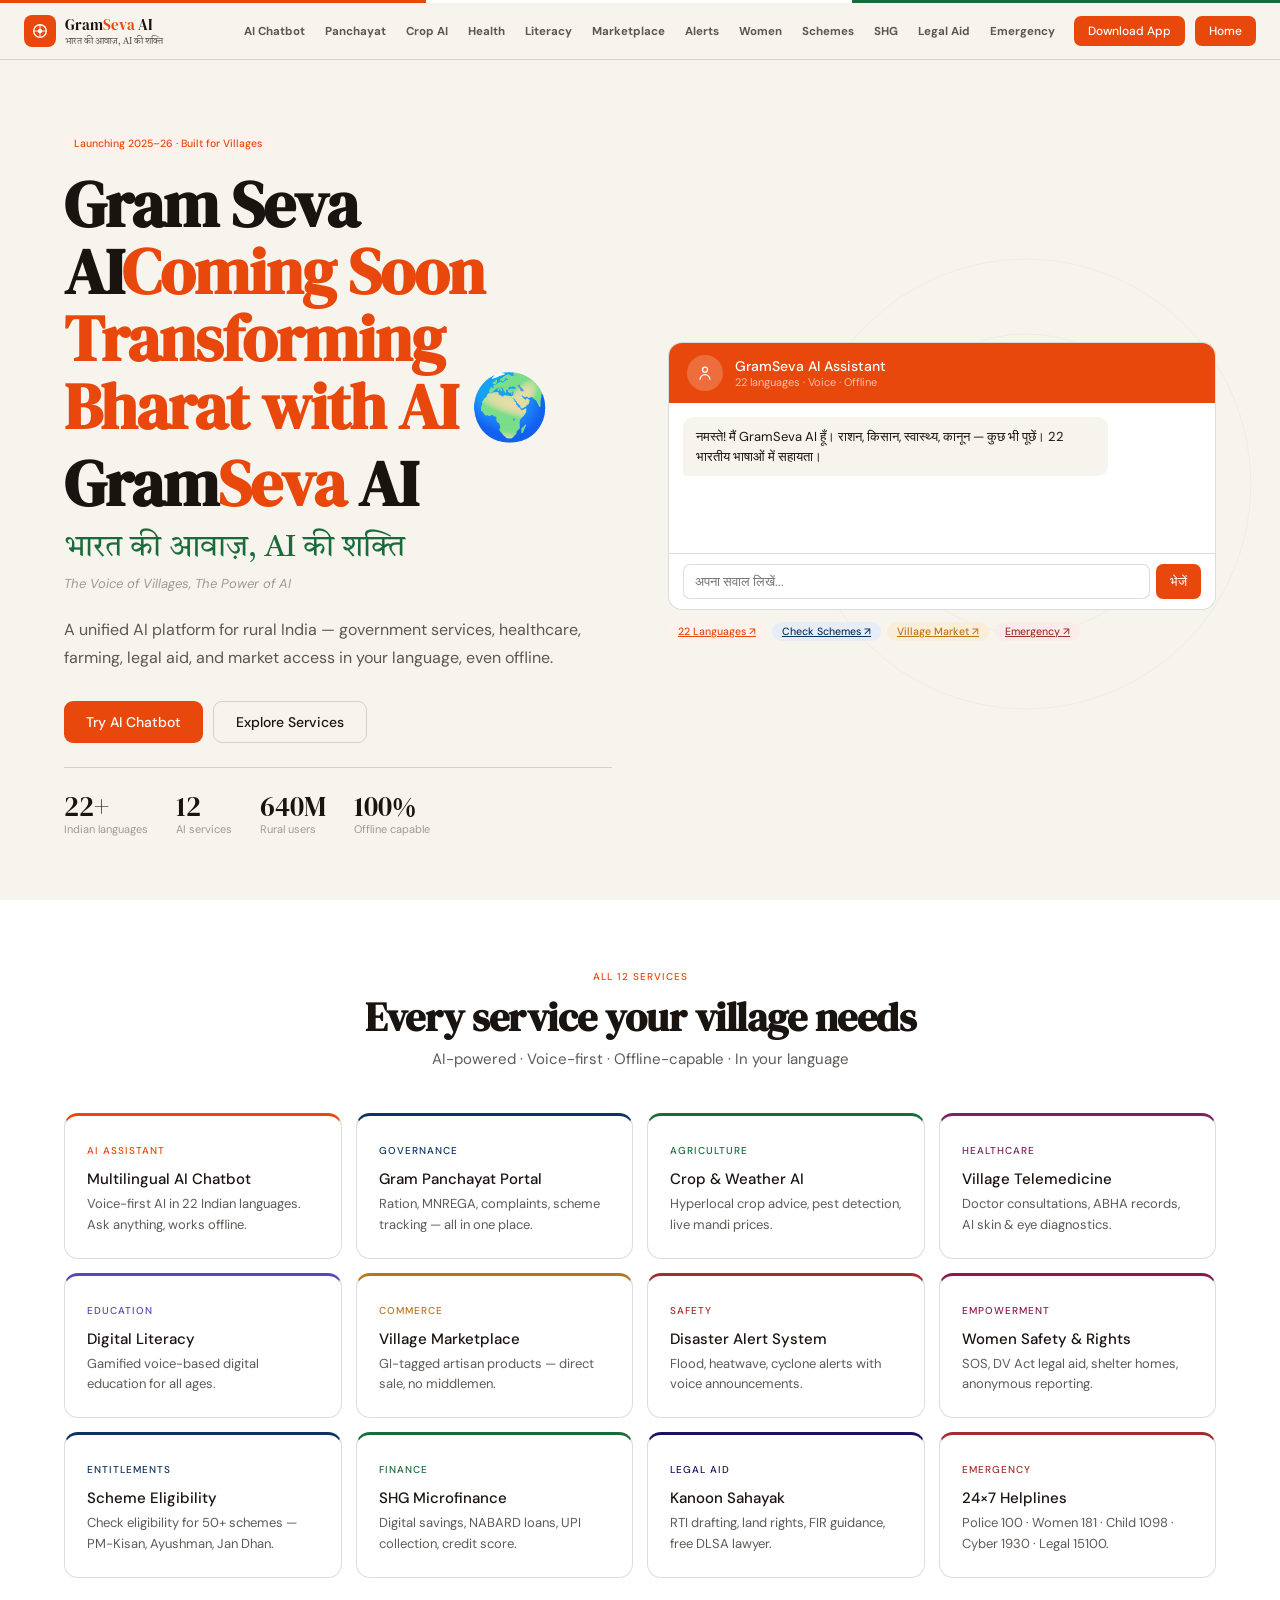
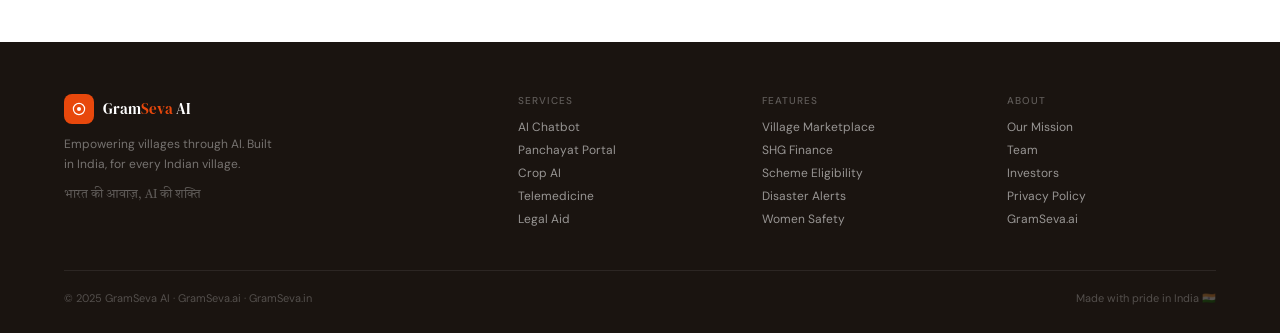
==== commit bbcdfb73: "Update index.html" ====
--- a/index.html
+++ b/index.html
@@ -1,159 +1,160 @@
-<!DOCTYPE html>
-<html lang="hi">
-<head>
-  <meta charset="UTF-8">
-  <meta name="viewport" content="width=device-width, initial-scale=1.0">
-  <title>Home — GramSeva AI</title>
-  <link rel="stylesheet" href="style.css">
-</head>
-<body>
-<div class="stripe"></div>
-
-<nav>
-  <div class="nav-inner">
-    <a href="index.html" class="nav-logo">
-      <div class="logo-mark"><svg width="18" height="18" viewBox="0 0 20 20" fill="none"><circle cx="10" cy="10" r="7" stroke="white" stroke-width="1.5"/><circle cx="10" cy="10" r="2.5" fill="white"/><line x1="10" y1="3" x2="10" y2="17" stroke="white" stroke-width="1"/><line x1="3" y1="10" x2="17" y2="10" stroke="white" stroke-width="1"/></svg></div>
-      <div><div class="logo-en">Gram<span>Seva</span> AI</div><div class="logo-hi">भारत की आवाज़, AI की शक्ति</div></div>
-    </a>
-    <div class="nav-links" id="navLinks">
-      <a href="chatbot.html"><b>AI Chatbot</b></a>
-      <a href="panchayat.html"><b>Panchayat</b></a>
-      <a href="crop.html"><b>Crop AI</b></a>
-      <a href="health.html"><b>Health</b></a>
-      <a href="literacy.html"><b>Literacy</b></a>
-      <a href="market.html"><b>Marketplace</b></a>
-      <a href="disaster.html"><b>Alerts</b></a>
-      <a href="women.html"><b>Women</b></a>
-      <a href="schemes.html"><b>Schemes</b></a>
-      <a href="shg.html"><b>SHG</b></a>
-      <a href="legal.html"><b>Legal Aid</b></a>
-      <a href="emergency.html"><b>Emergency</b></a>
-    </div>
-    <button class="nav-cta" onclick="openModal('download')">Download App</button>
-    <a href="index.html" class="nav-cta">Home</a>
-    <button class="nav-toggle" id="navToggle" onclick="toggleNav()"><span></span><span></span><span></span></button>
-  </div>
-</nav>
-
-<div class="page">
-
-  <!-- Hero -->
-  <section class="hero hero--home">
-    <div class="hero-inner">
-      <!-- background decoration -->
-      <div class="home-bg-circle" aria-hidden="true">
-        <svg viewBox="0 0 400 400"><circle cx="200" cy="200" r="180" stroke="#0C3460" stroke-width="0.8" fill="none"/><circle cx="200" cy="200" r="120" stroke="#0C3460" stroke-width="0.8" fill="none"/><circle cx="200" cy="200" r="60" stroke="#0C3460" stroke-width="0.8" fill="none"/><circle cx="200" cy="200" r="12" fill="#0C3460"/></svg>
-      </div>
-      <div class="two-col two-col--center">
-        <!-- Left -->
-        <div class="fu">
-          <span class="bdg bdg-sf mb-18" style="display:inline-block">Launching 2025–26 · Built for Villages</span>
-          <h1 class="text-ink">Gram<span class="text-sf">Seva</span> AI</h1>
-          <div class="home-tagline-hi">भारत की आवाज़, AI की शक्ति</div>
-          <div class="subtext">The Voice of Villages, The Power of AI</div>
-          <p class="lead mb-28">A unified AI platform for rural India — government services, healthcare, farming, legal aid, and market access in your language, even offline.</p>
-          <div class="btn-row btn-row--no-top">
-            <a href="chatbot.html" class="btn btn-p">Try AI Chatbot</a>
-            <a href="#services" class="btn btn-s">Explore Services</a>
-          </div>
-          <div class="stat-row stat-row--ink">
-            <div><div class="stat-num text-ink font-serif">22+</div><div class="stat-lbl" style="color:var(--i40)">Indian languages</div></div>
-            <div><div class="stat-num text-ink font-serif">12</div><div class="stat-lbl" style="color:var(--i40)">AI services</div></div>
-            <div><div class="stat-num text-ink font-serif">640M</div><div class="stat-lbl" style="color:var(--i40)">Rural users</div></div>
-            <div><div class="stat-num text-ink font-serif">100%</div><div class="stat-lbl" style="color:var(--i40)">Offline capable</div></div>
-          </div>
-        </div>
-        <!-- Right: chat widget -->
-        <div class="fu2">
-          <div class="panel">
-            <div class="panel-header panel-header--sf">
-              <div class="flex items-center gap-12">
-                <div class="chat-avatar"><svg width="20" height="20" viewBox="0 0 24 24" fill="none" stroke="white" stroke-width="1.5"><circle cx="12" cy="8" r="3"/><path d="M6 20c0-3.3 2.7-6 6-6s6 2.7 6 6"/></svg></div>
-                <div>
-                  <div class="chat-header-title">GramSeva AI Assistant</div>
-                  <div class="chat-header-sub">22 languages · Voice · Offline</div>
-                </div>
-              </div>
-            </div>
-            <div class="chat-msgs" id="hmsgs">
-              <div class="chat-bubble chat-bubble--bot">नमस्ते! मैं GramSeva AI हूँ। राशन, किसान, स्वास्थ्य, कानून — कुछ भी पूछें। 22 भारतीय भाषाओं में सहायता।</div>
-            </div>
-            <div class="chat-input-row">
-              <input id="hci" class="chat-input" placeholder="अपना सवाल लिखें..." onkeydown="if(event.key==='Enter')hChat()">
-              <button onclick="hChat()" class="chat-send">भेजें</button>
-            </div>
-          </div>
-          <div class="flex flex-wrap gap-6 mt-12">
-            <a href="chatbot.html" class="bdg bdg-sf">22 Languages ↗</a>
-            <a href="schemes.html" class="bdg bdg-nv">Check Schemes ↗</a>
-            <a href="market.html" class="bdg bdg-am">Village Market ↗</a>
-            <a href="emergency.html" class="bdg bdg-rd">Emergency ↗</a>
-          </div>
-        </div>
-      </div>
-    </div>
-  </section>
-
-  <!-- Services grid -->
-  <section class="sec sec--white" id="services">
-    <div class="sec-in">
-      <div class="text-center mb-44">
-        <div class="stag text-sf">All 12 Services</div>
-        <h2>Every service your village needs</h2>
-        <p class="section-intro">AI-powered · Voice-first · Offline-capable · In your language</p>
-      </div>
-      <div class="auto-grid">
-        <a href="chatbot.html"  class="card card--link card--sf"><div class="stag text-sf">AI Assistant</div><div class="cname">Multilingual AI Chatbot</div><div class="cdesc">Voice-first AI in 22 Indian languages. Ask anything, works offline.</div></a>
-        <a href="panchayat.html" class="card card--link card--nv"><div class="stag text-nv">Governance</div><div class="cname">Gram Panchayat Portal</div><div class="cdesc">Ration, MNREGA, complaints, scheme tracking — all in one place.</div></a>
-        <a href="crop.html"    class="card card--link card--gn"><div class="stag text-gn">Agriculture</div><div class="cname">Crop & Weather AI</div><div class="cdesc">Hyperlocal crop advice, pest detection, live mandi prices.</div></a>
-        <a href="health.html"  class="card card--link card--health"><div class="stag text-health">Healthcare</div><div class="cname">Village Telemedicine</div><div class="cdesc">Doctor consultations, ABHA records, AI skin & eye diagnostics.</div></a>
-        <a href="literacy.html" class="card card--link card--pu"><div class="stag text-pu">Education</div><div class="cname">Digital Literacy</div><div class="cdesc">Gamified voice-based digital education for all ages.</div></a>
-        <a href="market.html"  class="card card--link card--am"><div class="stag text-am">Commerce</div><div class="cname">Village Marketplace</div><div class="cdesc">GI-tagged artisan products — direct sale, no middlemen.</div></a>
-        <a href="disaster.html" class="card card--link card--rd"><div class="stag text-rd">Safety</div><div class="cname">Disaster Alert System</div><div class="cdesc">Flood, heatwave, cyclone alerts with voice announcements.</div></a>
-        <a href="women.html"   class="card card--link card--women"><div class="stag text-women">Empowerment</div><div class="cname">Women Safety & Rights</div><div class="cdesc">SOS, DV Act legal aid, shelter homes, anonymous reporting.</div></a>
-        <a href="schemes.html" class="card card--link card--nv"><div class="stag text-nv">Entitlements</div><div class="cname">Scheme Eligibility</div><div class="cdesc">Check eligibility for 50+ schemes — PM-Kisan, Ayushman, Jan Dhan.</div></a>
-        <a href="shg.html"     class="card card--link card--gn"><div class="stag text-gn">Finance</div><div class="cname">SHG Microfinance</div><div class="cdesc">Digital savings, NABARD loans, UPI collection, credit score.</div></a>
-        <a href="legal.html"   class="card card--link card--legal"><div class="stag text-legal">Legal Aid</div><div class="cname">Kanoon Sahayak</div><div class="cdesc">RTI drafting, land rights, FIR guidance, free DLSA lawyer.</div></a>
-        <a href="emergency.html" class="card card--link card--rd"><div class="stag text-rd">Emergency</div><div class="cname">24×7 Helplines</div><div class="cdesc">Police 100 · Women 181 · Child 1098 · Cyber 1930 · Legal 15100.</div></a>
-      </div>
-    </div>
-  </section>
-
-</div><!-- /.page -->
-
-<footer>
-  <div class="foot-in">
-    <div class="foot-grid">
-      <div class="foot-brand">
-        <div class="foot-logo-wrap"><div class="foot-logo-mark"><svg width="16" height="16" viewBox="0 0 20 20" fill="none"><circle cx="10" cy="10" r="7" stroke="white" stroke-width="1.5"/><circle cx="10" cy="10" r="2.5" fill="white"/></svg></div><span class="foot-logo-name">Gram<span>Seva</span> AI</span></div>
-        <p>Empowering villages through AI. Built in India, for every Indian village.</p>
-        <div class="foot-hi">भारत की आवाज़, AI की शक्ति</div>
-      </div>
-      <div class="foot-col"><h4>Services</h4><a href="chatbot.html">AI Chatbot</a><a href="panchayat.html">Panchayat Portal</a><a href="crop.html">Crop AI</a><a href="health.html">Telemedicine</a><a href="legal.html">Legal Aid</a></div>
-      <div class="foot-col"><h4>Features</h4><a href="market.html">Village Marketplace</a><a href="shg.html">SHG Finance</a><a href="schemes.html">Scheme Eligibility</a><a href="disaster.html">Disaster Alerts</a><a href="women.html">Women Safety</a></div>
-      <div class="foot-col"><h4>About</h4><a href="#">Our Mission</a><a href="#">Team</a><a href="#">Investors</a><a href="#">Privacy Policy</a><a href="#">GramSeva.ai</a></div>
-    </div>
-    <div class="foot-bot"><p>© 2025 GramSeva AI · GramSeva.ai · GramSeva.in</p><p>Made with pride in India 🇮🇳</p></div>
-  </div>
-</footer>
-
-<style>
-  /* index-only layout helpers not worth polluting global CSS */
-  .home-bg-circle { position:absolute; right:-60px; top:50%; transform:translateY(-50%); width:500px; height:500px; opacity:.04; pointer-events:none; }
-  .home-tagline-hi { font-family:'Tiro Devanagari Hindi',serif; font-size:clamp(20px,2.8vw,30px); color:var(--gn); margin-bottom:6px; line-height:1.4; }
-  .chat-avatar { width:36px; height:36px; border-radius:50%; background:rgba(255,255,255,.2); display:flex; align-items:center; justify-content:center; }
-  .text-ink { color:var(--ink); }
-  .mb-18 { margin-bottom:18px; }
-  .mb-28 { margin-bottom:28px; }
-</style>
-<script>
-  const R=['आपके PM-Kisan के लिए ₹6,000/वर्ष मिल सकता है।','आपके क्षेत्र में 3 दिनों में 60% बारिश। सिंचाई रोकें।','राशन कार्ड सक्रिय है। 35 kg चावल आवंटित।','Ayushman के तहत ₹5 लाख का कवर उपलब्ध है।']; let n=0;
-  function hChat(){const i=document.getElementById('hci'),m=document.getElementById('hmsgs');if(!i.value.trim())return;const u=document.createElement('div');u.className='chat-bubble chat-bubble--user';u.textContent=i.value;m.appendChild(u);i.value='';const t=document.createElement('div');t.className='chat-bubble chat-bubble--bot';t.textContent='...';m.appendChild(t);m.scrollTop=m.scrollHeight;setTimeout(()=>{t.textContent=R[n%R.length];n++;m.scrollTop=m.scrollHeight;},1200);}
-  function toggleNav(){const l=document.getElementById('navLinks'),b=document.getElementById('navToggle');l.classList.toggle('mobile');l.classList.toggle('show');b.classList.toggle('active');}
-  document.querySelectorAll('.nav-links a').forEach(a=>a.addEventListener('click',()=>{const l=document.getElementById('navLinks'),b=document.getElementById('navToggle');if(l.classList.contains('mobile')){l.classList.remove('show');b.classList.remove('active');}}));
-</script>
-</body>
-</html>
+<!DOCTYPE html>
+<html lang="hi">
+<head>
+  <meta charset="UTF-8">
+  <meta name="viewport" content="width=device-width, initial-scale=1.0">
+  <title>Home — GramSeva AI</title>
+  <link rel="stylesheet" href="style.css">
+</head>
+<body>
+<div class="stripe"></div>
+
+<nav>
+  <div class="nav-inner">
+    <a href="index.html" class="nav-logo">
+      <div class="logo-mark"><svg width="18" height="18" viewBox="0 0 20 20" fill="none"><circle cx="10" cy="10" r="7" stroke="white" stroke-width="1.5"/><circle cx="10" cy="10" r="2.5" fill="white"/><line x1="10" y1="3" x2="10" y2="17" stroke="white" stroke-width="1"/><line x1="3" y1="10" x2="17" y2="10" stroke="white" stroke-width="1"/></svg></div>
+      <div><div class="logo-en">Gram<span>Seva</span> AI</div><div class="logo-hi">भारत की आवाज़, AI की शक्ति</div></div>
+    </a>
+    <div class="nav-links" id="navLinks">
+      <a href="chatbot.html"><b>AI Chatbot</b></a>
+      <a href="panchayat.html"><b>Panchayat</b></a>
+      <a href="crop.html"><b>Crop AI</b></a>
+      <a href="health.html"><b>Health</b></a>
+      <a href="literacy.html"><b>Literacy</b></a>
+      <a href="market.html"><b>Marketplace</b></a>
+      <a href="disaster.html"><b>Alerts</b></a>
+      <a href="women.html"><b>Women</b></a>
+      <a href="schemes.html"><b>Schemes</b></a>
+      <a href="shg.html"><b>SHG</b></a>
+      <a href="legal.html"><b>Legal Aid</b></a>
+      <a href="emergency.html"><b>Emergency</b></a>
+    </div>
+    <button class="nav-cta" onclick="openModal('download')">Download App</button>
+    <a href="index.html" class="nav-cta">Home</a>
+    <button class="nav-toggle" id="navToggle" onclick="toggleNav()"><span></span><span></span><span></span></button>
+  </div>
+</nav>
+
+<div class="page">
+
+  <!-- Hero -->
+  <section class="hero hero--home">
+    <div class="hero-inner">
+      <!-- background decoration -->
+      <div class="home-bg-circle" aria-hidden="true">
+        <svg viewBox="0 0 400 400"><circle cx="200" cy="200" r="180" stroke="#0C3460" stroke-width="0.8" fill="none"/><circle cx="200" cy="200" r="120" stroke="#0C3460" stroke-width="0.8" fill="none"/><circle cx="200" cy="200" r="60" stroke="#0C3460" stroke-width="0.8" fill="none"/><circle cx="200" cy="200" r="12" fill="#0C3460"/></svg>
+      </div>
+      <div class="two-col two-col--center">
+        <!-- Left -->
+        <div class="fu">
+          <span class="bdg bdg-sf mb-18" style="display:inline-block">Launching 2025–26 · Built for Villages</span>
+          <h1 class="text-ink">Gram Seva AI<span class="text-sf">Coming Soon Transforming Bharat with AI 🌍</span></h1>
+          <h1 class="text-ink">Gram<span class="text-sf">Seva</span> AI</h1>
+          <div class="home-tagline-hi">भारत की आवाज़, AI की शक्ति</div>
+          <div class="subtext">The Voice of Villages, The Power of AI</div>
+          <p class="lead mb-28">A unified AI platform for rural India — government services, healthcare, farming, legal aid, and market access in your language, even offline.</p>
+          <div class="btn-row btn-row--no-top">
+            <a href="chatbot.html" class="btn btn-p">Try AI Chatbot</a>
+            <a href="#services" class="btn btn-s">Explore Services</a>
+          </div>
+          <div class="stat-row stat-row--ink">
+            <div><div class="stat-num text-ink font-serif">22+</div><div class="stat-lbl" style="color:var(--i40)">Indian languages</div></div>
+            <div><div class="stat-num text-ink font-serif">12</div><div class="stat-lbl" style="color:var(--i40)">AI services</div></div>
+            <div><div class="stat-num text-ink font-serif">640M</div><div class="stat-lbl" style="color:var(--i40)">Rural users</div></div>
+            <div><div class="stat-num text-ink font-serif">100%</div><div class="stat-lbl" style="color:var(--i40)">Offline capable</div></div>
+          </div>
+        </div>
+        <!-- Right: chat widget -->
+        <div class="fu2">
+          <div class="panel">
+            <div class="panel-header panel-header--sf">
+              <div class="flex items-center gap-12">
+                <div class="chat-avatar"><svg width="20" height="20" viewBox="0 0 24 24" fill="none" stroke="white" stroke-width="1.5"><circle cx="12" cy="8" r="3"/><path d="M6 20c0-3.3 2.7-6 6-6s6 2.7 6 6"/></svg></div>
+                <div>
+                  <div class="chat-header-title">GramSeva AI Assistant</div>
+                  <div class="chat-header-sub">22 languages · Voice · Offline</div>
+                </div>
+              </div>
+            </div>
+            <div class="chat-msgs" id="hmsgs">
+              <div class="chat-bubble chat-bubble--bot">नमस्ते! मैं GramSeva AI हूँ। राशन, किसान, स्वास्थ्य, कानून — कुछ भी पूछें। 22 भारतीय भाषाओं में सहायता।</div>
+            </div>
+            <div class="chat-input-row">
+              <input id="hci" class="chat-input" placeholder="अपना सवाल लिखें..." onkeydown="if(event.key==='Enter')hChat()">
+              <button onclick="hChat()" class="chat-send">भेजें</button>
+            </div>
+          </div>
+          <div class="flex flex-wrap gap-6 mt-12">
+            <a href="chatbot.html" class="bdg bdg-sf">22 Languages ↗</a>
+            <a href="schemes.html" class="bdg bdg-nv">Check Schemes ↗</a>
+            <a href="market.html" class="bdg bdg-am">Village Market ↗</a>
+            <a href="emergency.html" class="bdg bdg-rd">Emergency ↗</a>
+          </div>
+        </div>
+      </div>
+    </div>
+  </section>
+
+  <!-- Services grid -->
+  <section class="sec sec--white" id="services">
+    <div class="sec-in">
+      <div class="text-center mb-44">
+        <div class="stag text-sf">All 12 Services</div>
+        <h2>Every service your village needs</h2>
+        <p class="section-intro">AI-powered · Voice-first · Offline-capable · In your language</p>
+      </div>
+      <div class="auto-grid">
+        <a href="chatbot.html"  class="card card--link card--sf"><div class="stag text-sf">AI Assistant</div><div class="cname">Multilingual AI Chatbot</div><div class="cdesc">Voice-first AI in 22 Indian languages. Ask anything, works offline.</div></a>
+        <a href="panchayat.html" class="card card--link card--nv"><div class="stag text-nv">Governance</div><div class="cname">Gram Panchayat Portal</div><div class="cdesc">Ration, MNREGA, complaints, scheme tracking — all in one place.</div></a>
+        <a href="crop.html"    class="card card--link card--gn"><div class="stag text-gn">Agriculture</div><div class="cname">Crop & Weather AI</div><div class="cdesc">Hyperlocal crop advice, pest detection, live mandi prices.</div></a>
+        <a href="health.html"  class="card card--link card--health"><div class="stag text-health">Healthcare</div><div class="cname">Village Telemedicine</div><div class="cdesc">Doctor consultations, ABHA records, AI skin & eye diagnostics.</div></a>
+        <a href="literacy.html" class="card card--link card--pu"><div class="stag text-pu">Education</div><div class="cname">Digital Literacy</div><div class="cdesc">Gamified voice-based digital education for all ages.</div></a>
+        <a href="market.html"  class="card card--link card--am"><div class="stag text-am">Commerce</div><div class="cname">Village Marketplace</div><div class="cdesc">GI-tagged artisan products — direct sale, no middlemen.</div></a>
+        <a href="disaster.html" class="card card--link card--rd"><div class="stag text-rd">Safety</div><div class="cname">Disaster Alert System</div><div class="cdesc">Flood, heatwave, cyclone alerts with voice announcements.</div></a>
+        <a href="women.html"   class="card card--link card--women"><div class="stag text-women">Empowerment</div><div class="cname">Women Safety & Rights</div><div class="cdesc">SOS, DV Act legal aid, shelter homes, anonymous reporting.</div></a>
+        <a href="schemes.html" class="card card--link card--nv"><div class="stag text-nv">Entitlements</div><div class="cname">Scheme Eligibility</div><div class="cdesc">Check eligibility for 50+ schemes — PM-Kisan, Ayushman, Jan Dhan.</div></a>
+        <a href="shg.html"     class="card card--link card--gn"><div class="stag text-gn">Finance</div><div class="cname">SHG Microfinance</div><div class="cdesc">Digital savings, NABARD loans, UPI collection, credit score.</div></a>
+        <a href="legal.html"   class="card card--link card--legal"><div class="stag text-legal">Legal Aid</div><div class="cname">Kanoon Sahayak</div><div class="cdesc">RTI drafting, land rights, FIR guidance, free DLSA lawyer.</div></a>
+        <a href="emergency.html" class="card card--link card--rd"><div class="stag text-rd">Emergency</div><div class="cname">24×7 Helplines</div><div class="cdesc">Police 100 · Women 181 · Child 1098 · Cyber 1930 · Legal 15100.</div></a>
+      </div>
+    </div>
+  </section>
+
+</div><!-- /.page -->
+
+<footer>
+  <div class="foot-in">
+    <div class="foot-grid">
+      <div class="foot-brand">
+        <div class="foot-logo-wrap"><div class="foot-logo-mark"><svg width="16" height="16" viewBox="0 0 20 20" fill="none"><circle cx="10" cy="10" r="7" stroke="white" stroke-width="1.5"/><circle cx="10" cy="10" r="2.5" fill="white"/></svg></div><span class="foot-logo-name">Gram<span>Seva</span> AI</span></div>
+        <p>Empowering villages through AI. Built in India, for every Indian village.</p>
+        <div class="foot-hi">भारत की आवाज़, AI की शक्ति</div>
+      </div>
+      <div class="foot-col"><h4>Services</h4><a href="chatbot.html">AI Chatbot</a><a href="panchayat.html">Panchayat Portal</a><a href="crop.html">Crop AI</a><a href="health.html">Telemedicine</a><a href="legal.html">Legal Aid</a></div>
+      <div class="foot-col"><h4>Features</h4><a href="market.html">Village Marketplace</a><a href="shg.html">SHG Finance</a><a href="schemes.html">Scheme Eligibility</a><a href="disaster.html">Disaster Alerts</a><a href="women.html">Women Safety</a></div>
+      <div class="foot-col"><h4>About</h4><a href="#">Our Mission</a><a href="#">Team</a><a href="#">Investors</a><a href="#">Privacy Policy</a><a href="#">GramSeva.ai</a></div>
+    </div>
+    <div class="foot-bot"><p>© 2025 GramSeva AI · GramSeva.ai · GramSeva.in</p><p>Made with pride in India 🇮🇳</p></div>
+  </div>
+</footer>
+
+<style>
+  /* index-only layout helpers not worth polluting global CSS */
+  .home-bg-circle { position:absolute; right:-60px; top:50%; transform:translateY(-50%); width:500px; height:500px; opacity:.04; pointer-events:none; }
+  .home-tagline-hi { font-family:'Tiro Devanagari Hindi',serif; font-size:clamp(20px,2.8vw,30px); color:var(--gn); margin-bottom:6px; line-height:1.4; }
+  .chat-avatar { width:36px; height:36px; border-radius:50%; background:rgba(255,255,255,.2); display:flex; align-items:center; justify-content:center; }
+  .text-ink { color:var(--ink); }
+  .mb-18 { margin-bottom:18px; }
+  .mb-28 { margin-bottom:28px; }
+</style>
+<script>
+  const R=['आपके PM-Kisan के लिए ₹6,000/वर्ष मिल सकता है।','आपके क्षेत्र में 3 दिनों में 60% बारिश। सिंचाई रोकें।','राशन कार्ड सक्रिय है। 35 kg चावल आवंटित।','Ayushman के तहत ₹5 लाख का कवर उपलब्ध है।']; let n=0;
+  function hChat(){const i=document.getElementById('hci'),m=document.getElementById('hmsgs');if(!i.value.trim())return;const u=document.createElement('div');u.className='chat-bubble chat-bubble--user';u.textContent=i.value;m.appendChild(u);i.value='';const t=document.createElement('div');t.className='chat-bubble chat-bubble--bot';t.textContent='...';m.appendChild(t);m.scrollTop=m.scrollHeight;setTimeout(()=>{t.textContent=R[n%R.length];n++;m.scrollTop=m.scrollHeight;},1200);}
+  function toggleNav(){const l=document.getElementById('navLinks'),b=document.getElementById('navToggle');l.classList.toggle('mobile');l.classList.toggle('show');b.classList.toggle('active');}
+  document.querySelectorAll('.nav-links a').forEach(a=>a.addEventListener('click',()=>{const l=document.getElementById('navLinks'),b=document.getElementById('navToggle');if(l.classList.contains('mobile')){l.classList.remove('show');b.classList.remove('active');}}));
+</script>
+</body>
+</html>
 
 
 
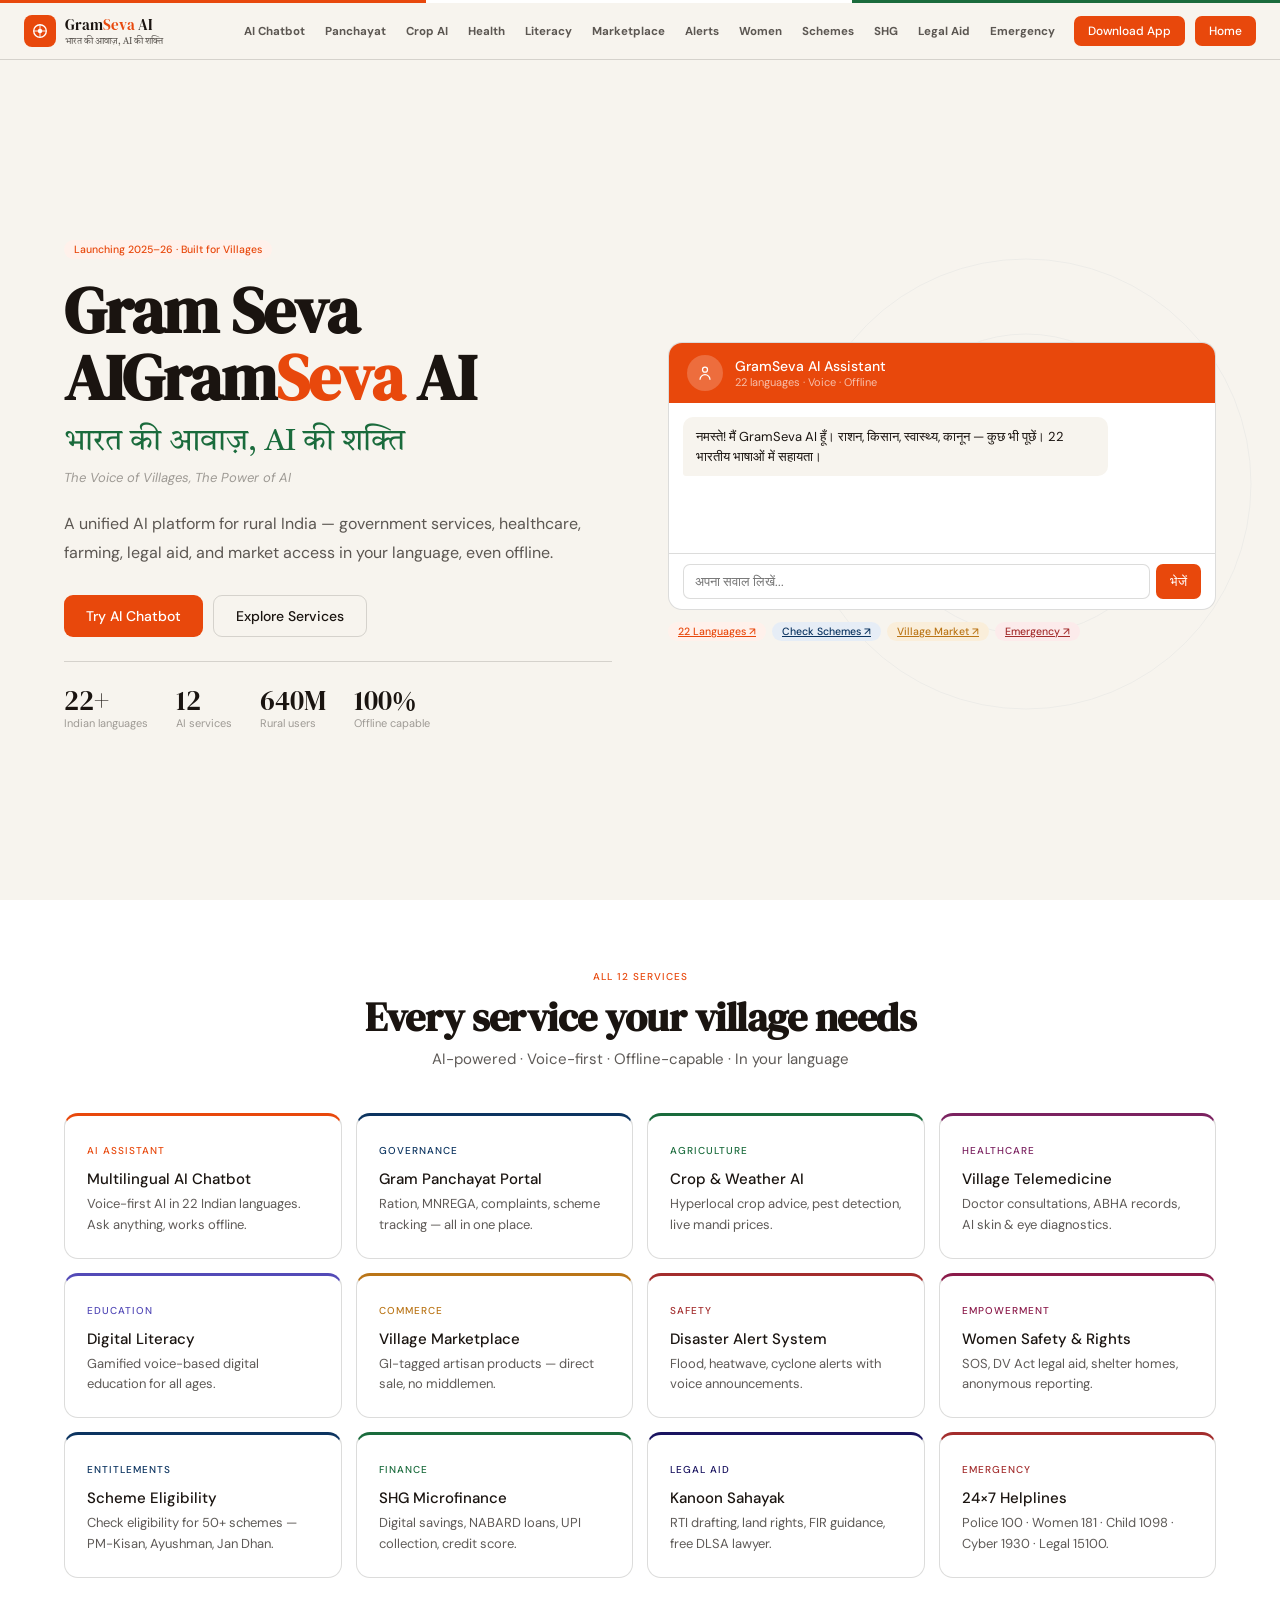
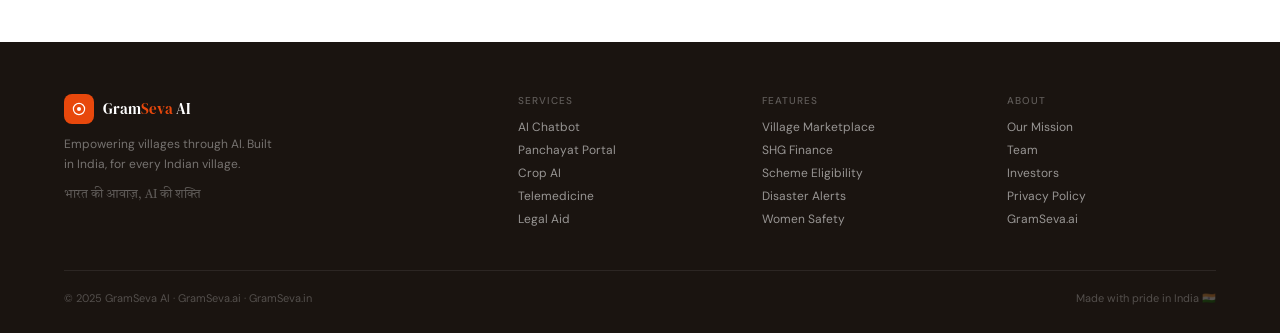
==== commit dadaaef6: "Update index.html" ====
--- a/index.html
+++ b/index.html
@@ -48,7 +48,7 @@
         <!-- Left -->
         <div class="fu">
           <span class="bdg bdg-sf mb-18" style="display:inline-block">Launching 2025–26 · Built for Villages</span>
-          <h1 class="text-ink">Gram Seva AI<span class="text-sf">Coming Soon Transforming Bharat with AI 🌍</span></h1>
+          <h1>Gram Seva AI<span class="text-sf> Coming Soon Transforming Bharat with AI 🌍</span></h1>
           <h1 class="text-ink">Gram<span class="text-sf">Seva</span> AI</h1>
           <div class="home-tagline-hi">भारत की आवाज़, AI की शक्ति</div>
           <div class="subtext">The Voice of Villages, The Power of AI</div>
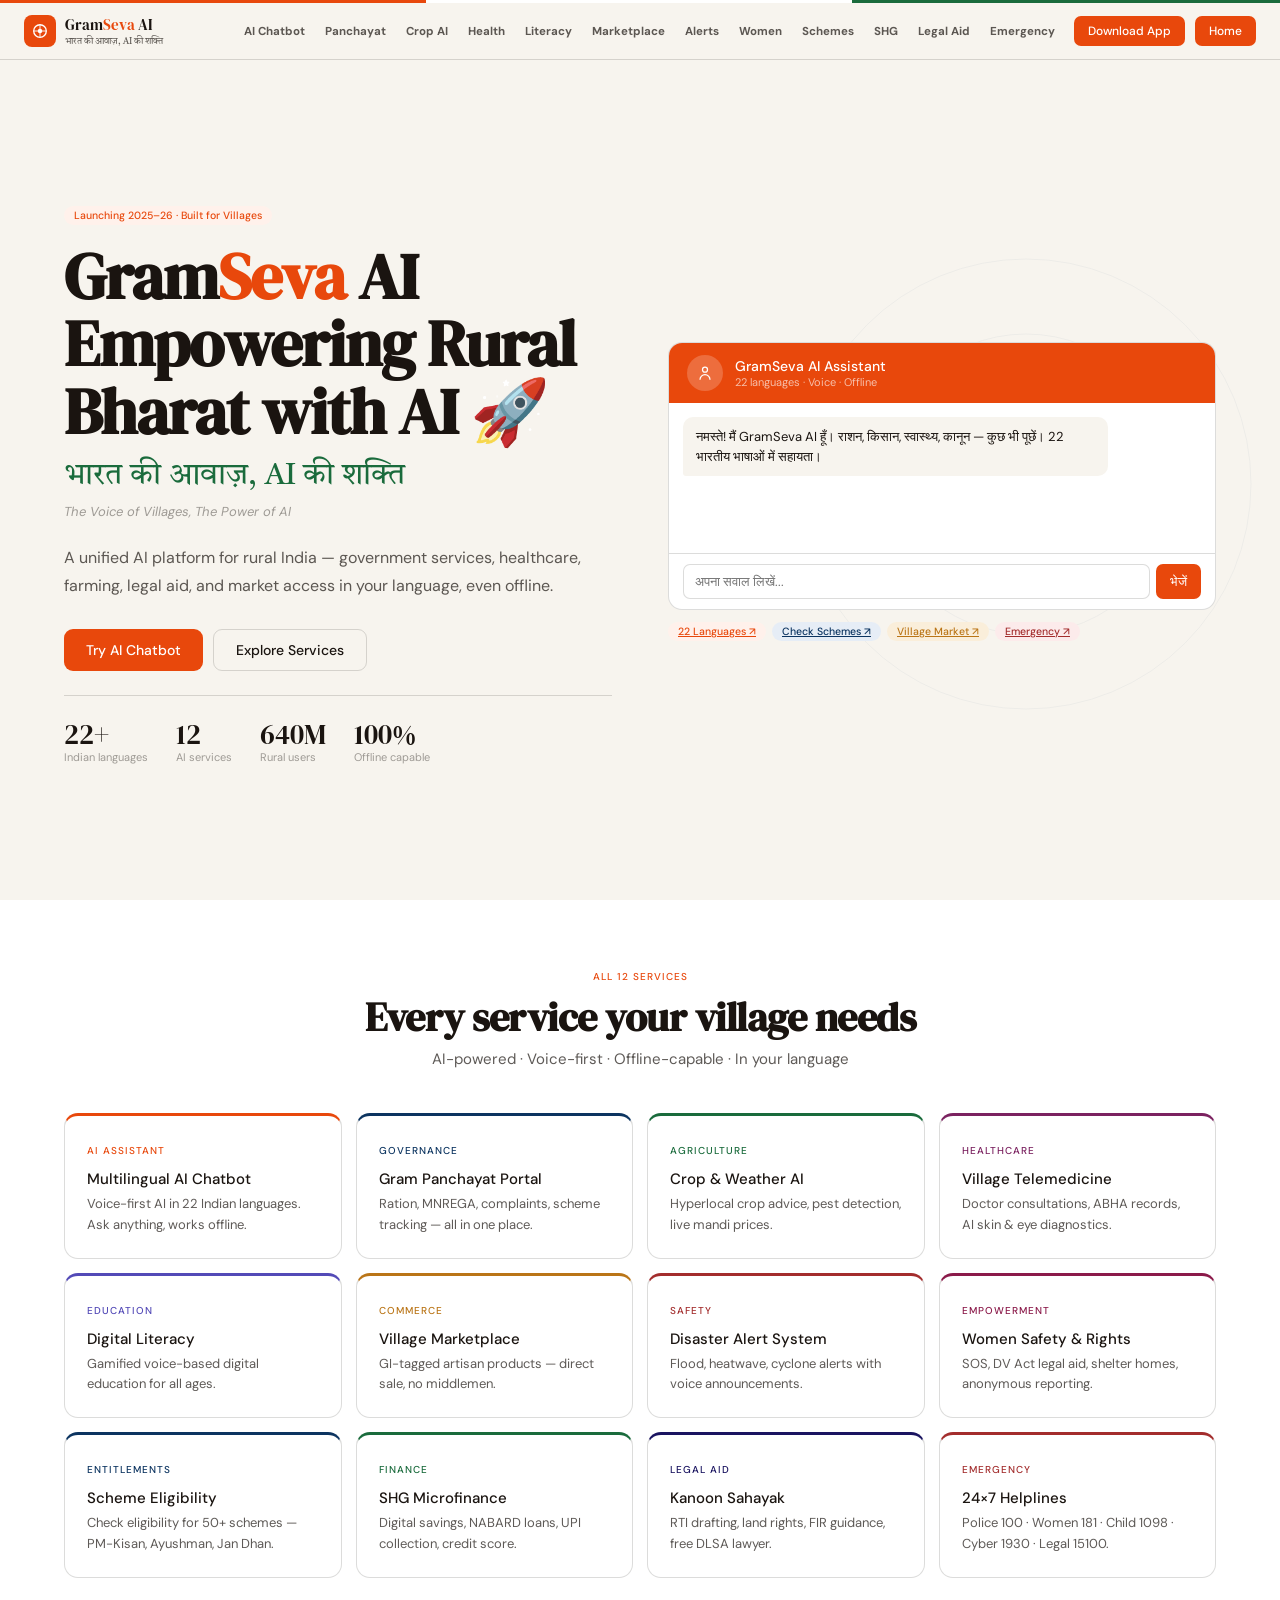
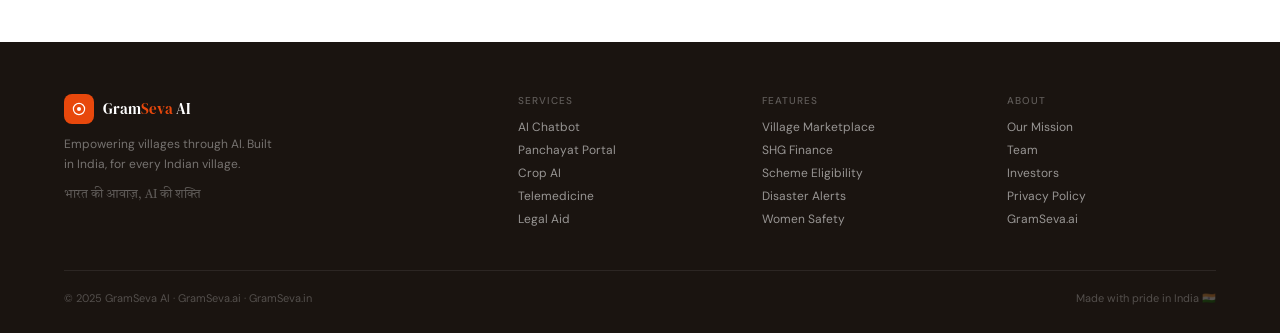
==== commit ed850290: "Update index.html" ====
--- a/index.html
+++ b/index.html
@@ -48,8 +48,12 @@
         <!-- Left -->
         <div class="fu">
           <span class="bdg bdg-sf mb-18" style="display:inline-block">Launching 2025–26 · Built for Villages</span>
-          <h1>Gram Seva AI<span class="text-sf> Coming Soon Transforming Bharat with AI 🌍</span></h1>
-          <h1 class="text-ink">Gram<span class="text-sf">Seva</span> AI</h1>
+           <h1 class="text-ink">
+              Gram<span class="text-sf">Seva</span> AI
+              <span class="coming-soon">
+              Empowering Rural Bharat with AI 🚀
+              </span>
+            </h1>
           <div class="home-tagline-hi">भारत की आवाज़, AI की शक्ति</div>
           <div class="subtext">The Voice of Villages, The Power of AI</div>
           <p class="lead mb-28">A unified AI platform for rural India — government services, healthcare, farming, legal aid, and market access in your language, even offline.</p>
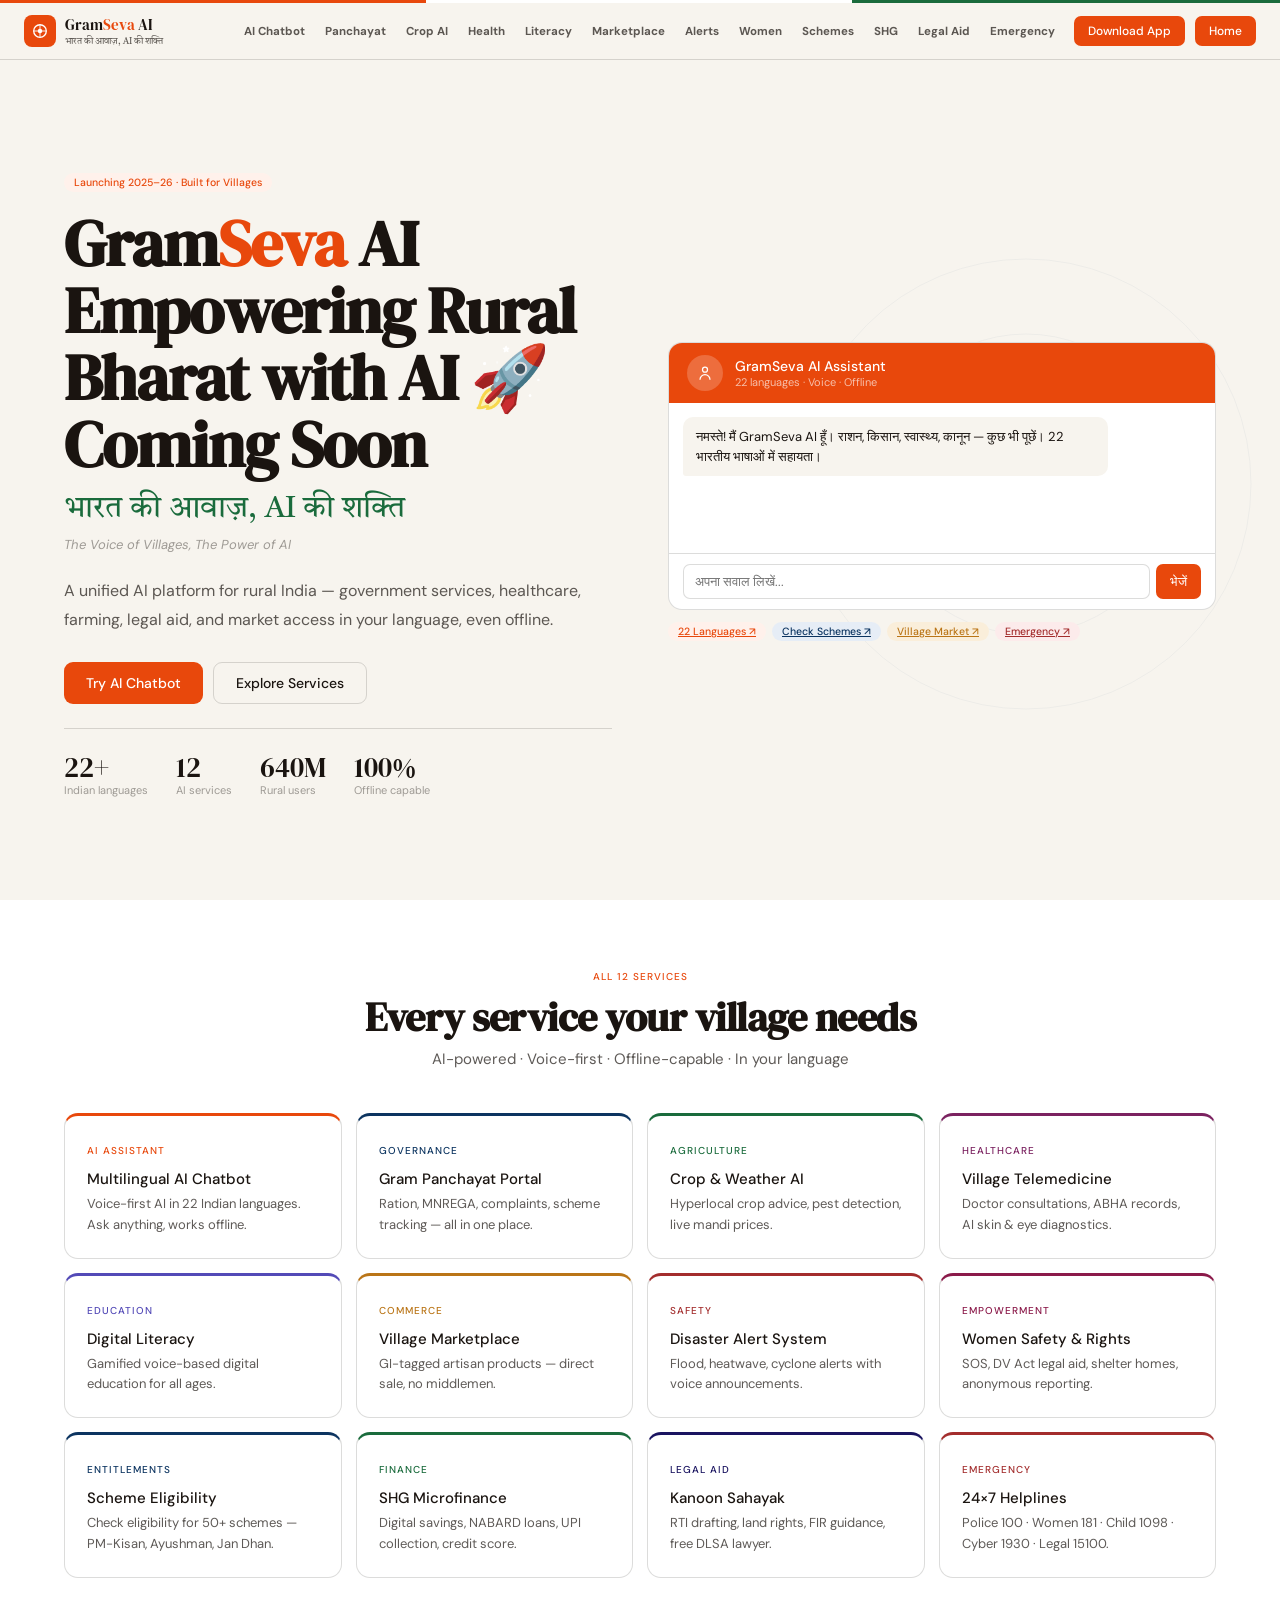
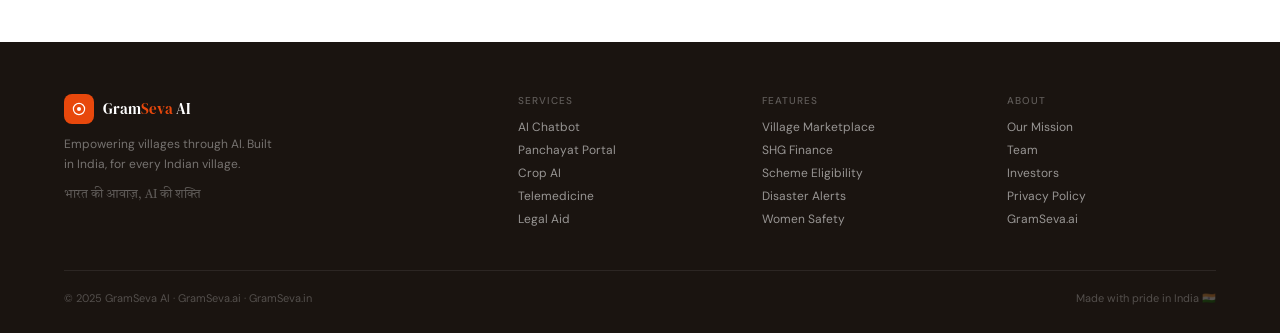
==== commit 6d9d0021: "Update index.html" ====
--- a/index.html
+++ b/index.html
@@ -3,7 +3,7 @@
 <head>
   <meta charset="UTF-8">
   <meta name="viewport" content="width=device-width, initial-scale=1.0">
-  <title>Home — GramSeva AI</title>
+  <title>Home — GramSeva AI Coming Soon</title>
   <link rel="stylesheet" href="style.css">
 </head>
 <body>
@@ -50,8 +50,8 @@
           <span class="bdg bdg-sf mb-18" style="display:inline-block">Launching 2025–26 · Built for Villages</span>
            <h1 class="text-ink">
               Gram<span class="text-sf">Seva</span> AI
-              <span class="coming-soon">
-              Empowering Rural Bharat with AI 🚀
+              <span>
+              Empowering Rural Bharat with AI 🚀 Coming Soon
               </span>
             </h1>
           <div class="home-tagline-hi">भारत की आवाज़, AI की शक्ति</div>
